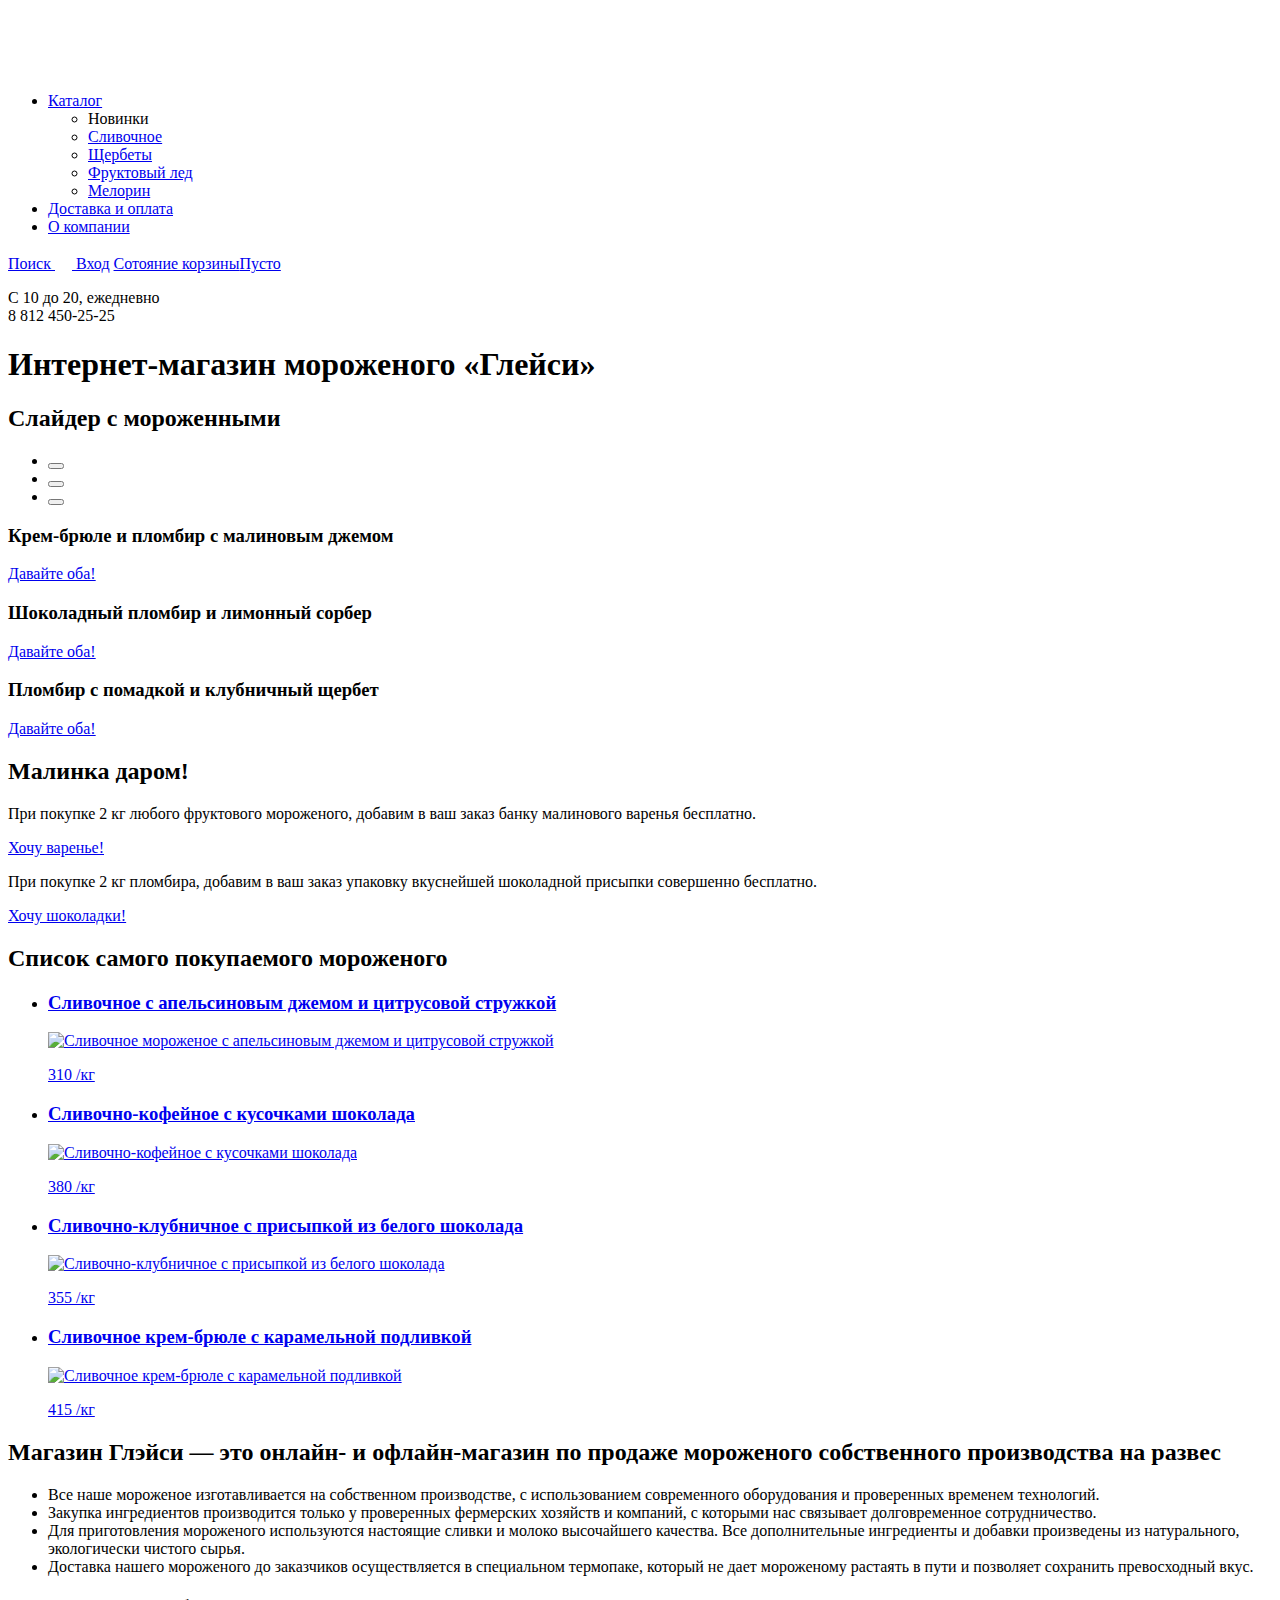
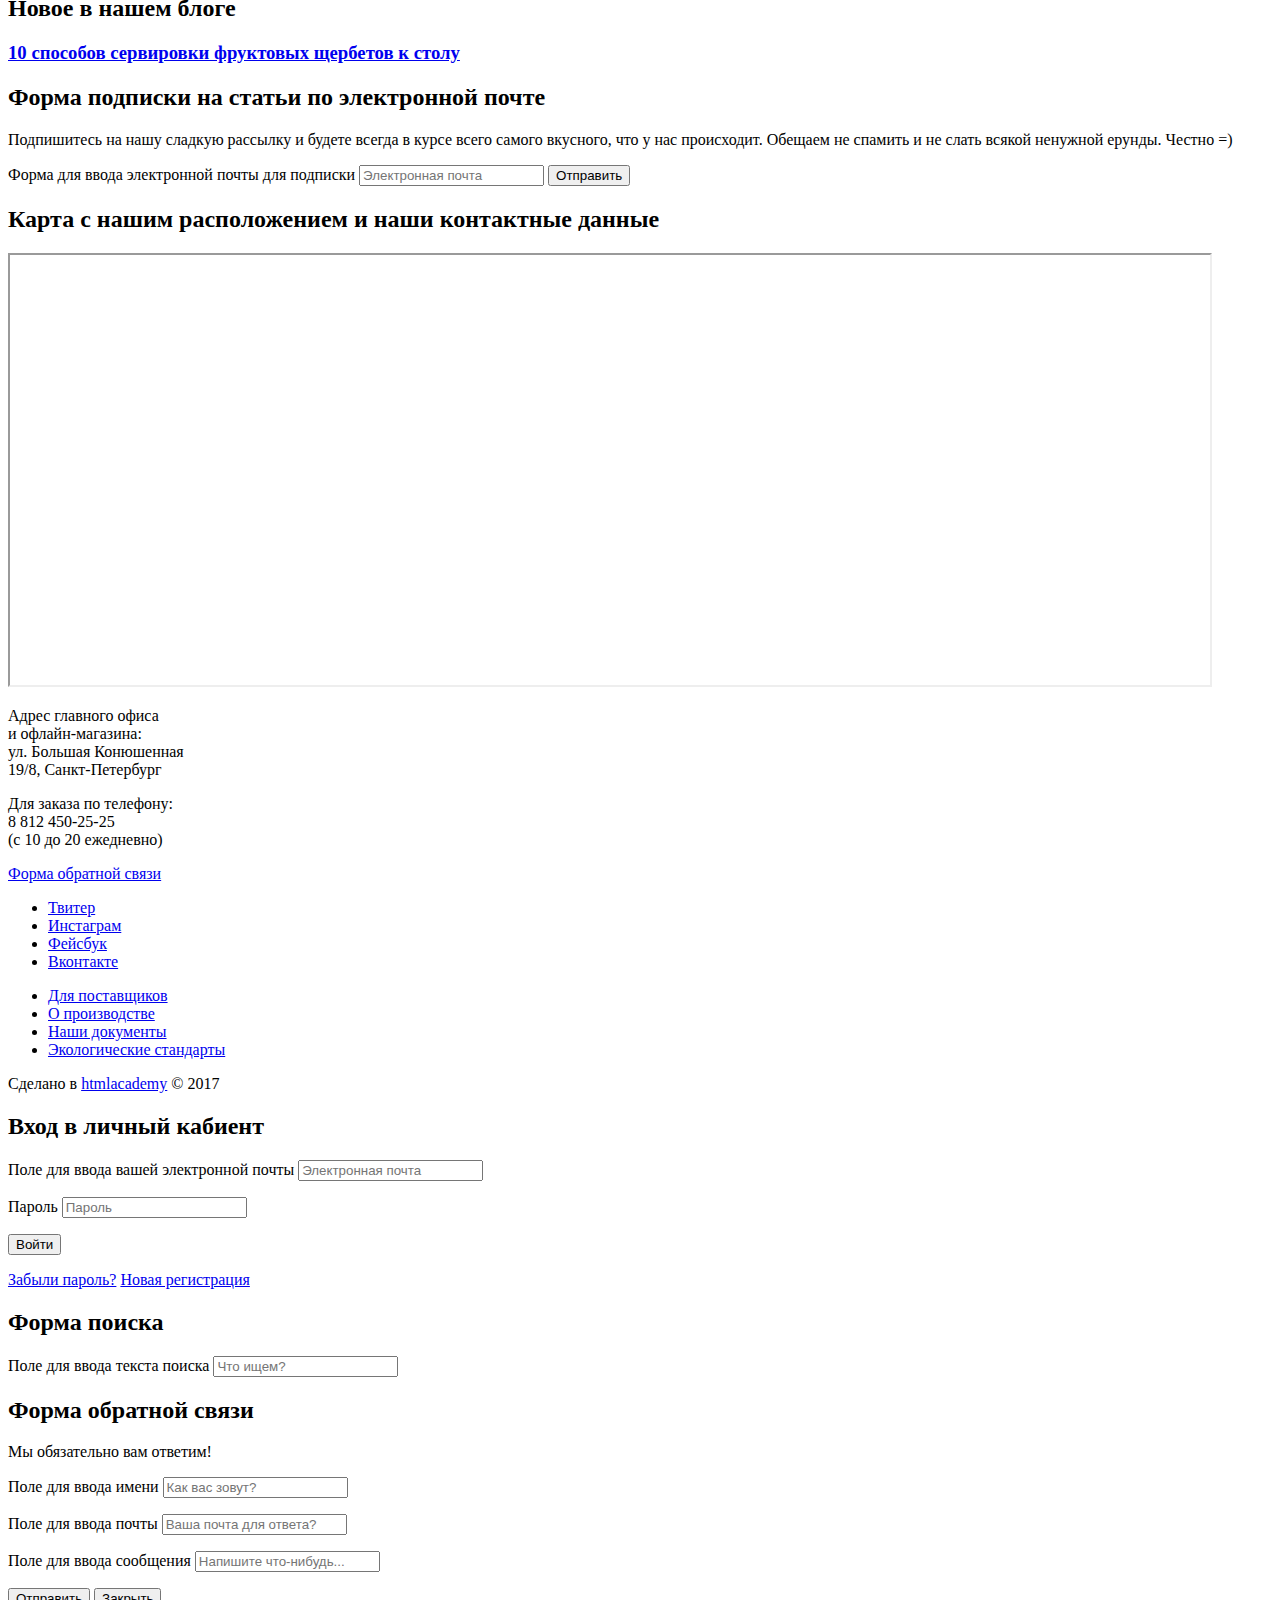
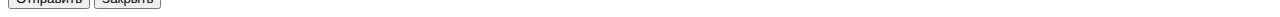
==== index.html @ 76b1c8ed "one" ====
<!DOCTYPE html>
<html lang="ru">
<head>
    <meta charset="utf-8">
    <title>Интернет-магазин мороженого «Глейси»</title>
    <link href="https://fonts.googleapis.com/css?family=Roboto:400,500,700&amp;subset=cyrillic" rel="stylesheet">
    <link href="css/normalize.css" rel="stylesheet">
    <link href="css/style.css" rel="stylesheet">
  </head>
  <body class="body-1">
    <header class="main-header">
      <img src="img/Logo.png" width="155" height="64" alt="Логотип нтернет-магазина мороженого «Глейси»">
      <nav class="main-navigation">
        <ul class="site-navigation">
          <li><a href="#">Каталог</a>
            <ul class="sub-menu">
              <li class="sub-title">Новинки</li>
              <li class="sub-item"><a href="#">Сливочное</a></li>
              <li class="sub-item"><a href="#">Щербеты</a></li>
              <li class="sub-item"><a href="#">Фруктовый лед</a></li>
              <li class="sub-item"><a href="#">Мелорин</a></li>
            </ul>
          </li>
          <li><a href="#">Доставка и оплата</a></li>
          <li><a href="#">О компании</a></li>
        </ul>
      </nav>
      <div class="user-navigation">
      <a class="search-button" href="#"><span class="visually-hidden">Поиск</span>
        <svg xmlns="http://www.w3.org/2000/svg" width="17" height="17" viewBox="0 0 26.14 14.91">
          <path fill="#ffffff" d="M16.958,15.527L11.75,10.32C12.533,9.247,13,7.93,13,6.5C13,2.91,10.09,0,6.5,0S0,2.91,0,6.5
		S2.91,13,6.5,13c1.438,0,2.763-0.473,3.839-1.263l5.205,5.204L16.958,15.527z M6.5,11C4.019,11,2,8.981,2,6.5S4.019,2,6.5,2
		S11,4.019,11,6.5S8.981,11,6.5,11z"/>
        </svg>
      </a>
      <a class="login-link" href="#">Вход</a>
      <a class="basket-button" href="#"><span class="visually-hidden">Сотояние корзины</span>Пусто</a>
      </div>
      <p class="header-contacts">
          С 10 до 20, ежедневно <br>
          8 812 450-25-25
      </p>
    </header>
    <main class="container">
      <h1 class="visually-hidden">Интернет-магазин мороженого «Глейси»</h1>
      <section class="slider">
        <h2 class="visually-hidden">Слайдер с мороженными</h2>
        <div class="control">
        <ul class="slides-switches">
          <li>
            <button class="slide-btn slide-btn-active" id="1" type="button"></button>
          </li>
          <li>
            <button class="slide-btn" id="2" type="button"></button>
          </li>
          <li>
            <button class="slide-btn" id="3" type="button"></button>
          </li>
        </ul>
        </div>
        <div class="description">
          <div class="slide slide-active">
            <h3 class="slide-description1">Крем-брюле и пломбир с малиновым джемом</h3>
            <a href="#" class="button-slide button">Давайте оба!</a>
          </div>
          <div class="slides">
            <h3 class="slide-description2">Шоколадный пломбир и лимонный сорбер</h3>
            <a href="#" class="button-slide button">Давайте оба!</a>
          </div>
          <div class="slides">
            <h3 class="slide-description3">Пломбир с помадкой и клубничный щербет</h3>
            <a href="#" class="button-slide button">Давайте оба!</a>
          </div>
        </div>
      </section>
      <section class="raspberry">
        <h2>Малинка даром!</h2>
        <p class="description-raspberry">При покупке 2 кг любого фруктового мороженого,
        добавим в ваш заказ банку малинового варенья бесплатно.
      </p>
      <a href="#" class="button">Хочу варенье!</a>
      </section>

      <section class="chocolate">
        <p class="description-raspberry">При покупке 2 кг пломбира, добавим в
          ваш заказ упаковку вкуснейшей шоколадной присыпки совершенно бесплатно.
      </p>
      <a href="#" class="button">Хочу шоколадки!</a>
      </section>

      <section class="hits">
        <h2 class="visually-hidden">Список самого покупаемого мороженого</h2>
        <ul class="hits-list">
          <li class="hits-item">
            <a href="#">
              <h3>
                <span class="hits-item-title">Сливочное с апельсиновым джемом
             и цитрусовой стружкой</span>
              </h3>
              <img src="" height="" width="" alt="Сливочное мороженое с апельсиновым джемом
            и цитрусовой стружкой">
              <p class="price">310 <span class="kg">/кг</span></p>
              <div class="catalog-item-over"></div>
            </a>
          </li>
          <li class="hits-item">
            <a href="#">
              <h3>
                <span class="hits-item-title">Сливочно-кофейное с кусочками шоколада</span>
              </h3>
              <img src="" height="" width="" alt="Сливочно-кофейное с кусочками шоколада">
              <p class="price">380 <span class="kg">/кг</span></p>
              <div class="catalog-item-over"></div>
            </a>
          </li>
          <li class="hits-item">
            <a href="#">
              <h3>
                <span class="hits-item-title">Сливочно-клубничное с присыпкой из белого шоколада</span>
              </h3>
              <img src="" height="" width="" alt="Сливочно-клубничное с присыпкой из белого шоколада">
              <p class="price">355 <span class="kg">/кг</span></p>
              <div class="catalog-item-over"></div>
            </a>
          </li>
          <li class="hits-item">
            <a href="#">
              <h3>
                <span class="hits-item-title">Сливочное крем-брюле с карамельной подливкой</span>
              </h3>
              <img src="" height="" width="" alt="Сливочное крем-брюле с карамельной подливкой">
              <p class="price">415 <span class="kg">/кг</span></p>
              <div class="catalog-item-over"></div>
            </a>
          </li>
        </ul>
      </section>
      <section class="features">
        <h2>Магазин Глэйси — это онлайн- и офлайн-магазин по продаже мороженого собственного производства на развес</h2>
        <ul class="features-list">
          <li class="features-item">
            Все наше мороженое изготавливается на собственном производстве,
            с использованием современного оборудования и проверенных временем технологий.
          </li>

          <li class="features-item">
            Закупка ингредиентов  производится только у проверенных фермерских хозяйств и компаний,
            с которыми нас связывает долговременное сотрудничество.
          </li>

          <li class="features-item">
            Для приготовления мороженого используются настоящие сливки и молоко высочайшего качества.
             Все дополнительные ингредиенты и добавки произведены из натурального, экологически чистого сырья.
          </li>

          <li class="features-item">
            Доставка нашего мороженого до заказчиков осуществляется в специальном термопаке, который не дает
            мороженому растаять в пути и позволяет сохранить превосходный вкус.
          </li>
        </ul>
      </section>
      <div class="article-subscribe">
      <article class="news">
          <h2>Новое в нашем блоге</h2>
          <a href="#"><h3>10 способов сервировки фруктовых щербетов к столу</h3></a>
      </article>

      <section class="subscribe">
        <h2 class="visually-hidden">Форма подписки на статьи по электронной почте</h2>
        <p class="subscribe-description">Подпишитесь на нашу сладкую рассылку и будете всегда в курсе всего самого вкусного,
         что у нас происходит. Обещаем не спамить и не слать всякой ненужной ерунды. Честно =)
        </p>
        <p>
          <form class="subscribe-form" action="https://echo.htmlacademy.ru" method="post">
            <label for="email" class="visually-hidden">Форма для ввода электронной почты для подписки</label>
            <input type="email" name="email" placeholder="Электронная почта">
            <button class="subscribe-form-submit" type="button" name="button">Отправить</button>
          </form>
        </p>
      </section>
      </div>
      </main>
      <section class="map">
        <h2 class="visually-hidden">Карта с нашим расположением и наши контактные данные</h2>
        <iframe src="https://www.google.com/maps/embed?pb=!1m14!1m12!1m3!1d7997.629809643693!2d30.34202404563013!3d59.92538090521676!2m3!1f0!2f0!3f0!3m2!1i1024!2i768!4f13.1!5e0!3m2!1sru!2sua!4v1595429498917!5m2!1sru!2sua" width="1200" height="430">
        </iframe>

        <div class="map-contacts">
          <p class="adress">Адрес главного офиса <br>
            и офлайн-магазина: <br>
            ул. Большая Конюшенная <br>
            19/8, Санкт-Петербург
          </p>

          <p class="number">
            Для заказа по телефону: <br>
            8  812 450-25-25 <br>
            (с 10 до 20 ежедневно)
          </p>
          <a class="button button-map" href="#">Форма обратной связи</a>
        </div>
      </section>

    <footer class="main-footer container">
      <ul class="social-contacts">
        <li class="social-item"><a href="#"><span class="visually-hidden">Твитер</span></a></li>
        <li class="social-item"><a href="#"><span class="visually-hidden">Инстаграм</span></a></li>
        <li class="social-item"><a href="#"><span class="visually-hidden">Фейсбук</span></a></li>
        <li class="social-item"><a href="#"><span class="visually-hidden">Вконтакте</span></a></li>
      </ul>

      <ul class="footer-features">
        <li><a href="#">Для поставщиков</a></li>
        <li><a href="#">О производстве</a></li>
        <li><a href="#">Наши документы</a></li>
        <li><a href="#">Экологические стандарты</a></li>
      </ul>

      <div class="footer-copyright">
        <a class="footer-logo" href="#"></a>
        <p>Сделано в <a href="#">htmlacademy</a> © 2017</p>
      </div>
    </footer>

    <section class="modal modal-login">
      <h2 class="visually-hidden">Вход в личный кабиент</h2>
    <form class="login-form" action="https://echo.htmlacademy.ru" method="post">
      <p>
        <label class="visually-hidden" for="email">Поле для ввода вашей электронной почты</label>
        <input class="login-email" id="email"  type="email" name="email-field" placeholder="Электронная почта">
      </p>
      <p>
        <label class="visually-hidden" for="user-password">Пароль</label>
        <input class="login-password" id="user-password" type="password" name="password" placeholder="Пароль">
      </p>

      <button class="button button-login" type="button" name="button">Войти</button>
      <p class="login-class-info">
      <a class="restore" href="#">Забыли пароль?</a>
      <a href="#">Новая регистрация</a>
      </p>
    </form>
    </section>

    <section class="modal modal-search">
      <h2 class="visually-hidden">Форма поиска</h2>
      <form class="search-form" action="https://echo.htmlacademy.ru" method="post">
        <p>
          <label class="visually-hidden" for="search-field">Поле для ввода текста поиска</label>
          <input type="text" name="search" id="search-field" placeholder="Что ищем?">
        </p>
      </form>
    </section>

    <section class="modal modal-feedback">
      <h2 class="visually-hidden">Форма обратной связи</h2>
      <p class="title-form">Мы обязательно вам ответим!</p>
      <form class="feedback-form" action="https://echo.htmlacademy.ru" method="post">
        <p>
          <label class="visually-hidden" for="feedback-name-field">Поле для ввода имени</label>
          <input type="text" id="feedback-name-field" name="username" placeholder="Как вас зовут?">
        </p>

        <p>
        <label class="visually-hidden" for="feedback-email-field">Поле для ввода почты</label>
        <input type="email" name="feedback-email" id="feedback-email-field" placeholder="Ваша почта для ответа?">
        </p>

        <p>
        <label class="visually-hidden" for="feedback-field">Поле для ввода сообщения</label>
        <input type="text" name="feedback-field" id="feedback-field" placeholder="Напишите что-нибудь...">
        </p>
        <button class="button button-feedback" type="button" name="button">Отправить</button>
        <button class="modal-close" type="button" name="button"><span class="visually-hidden">Закрыть</span></button>
      </form>
    </section>
  </body>
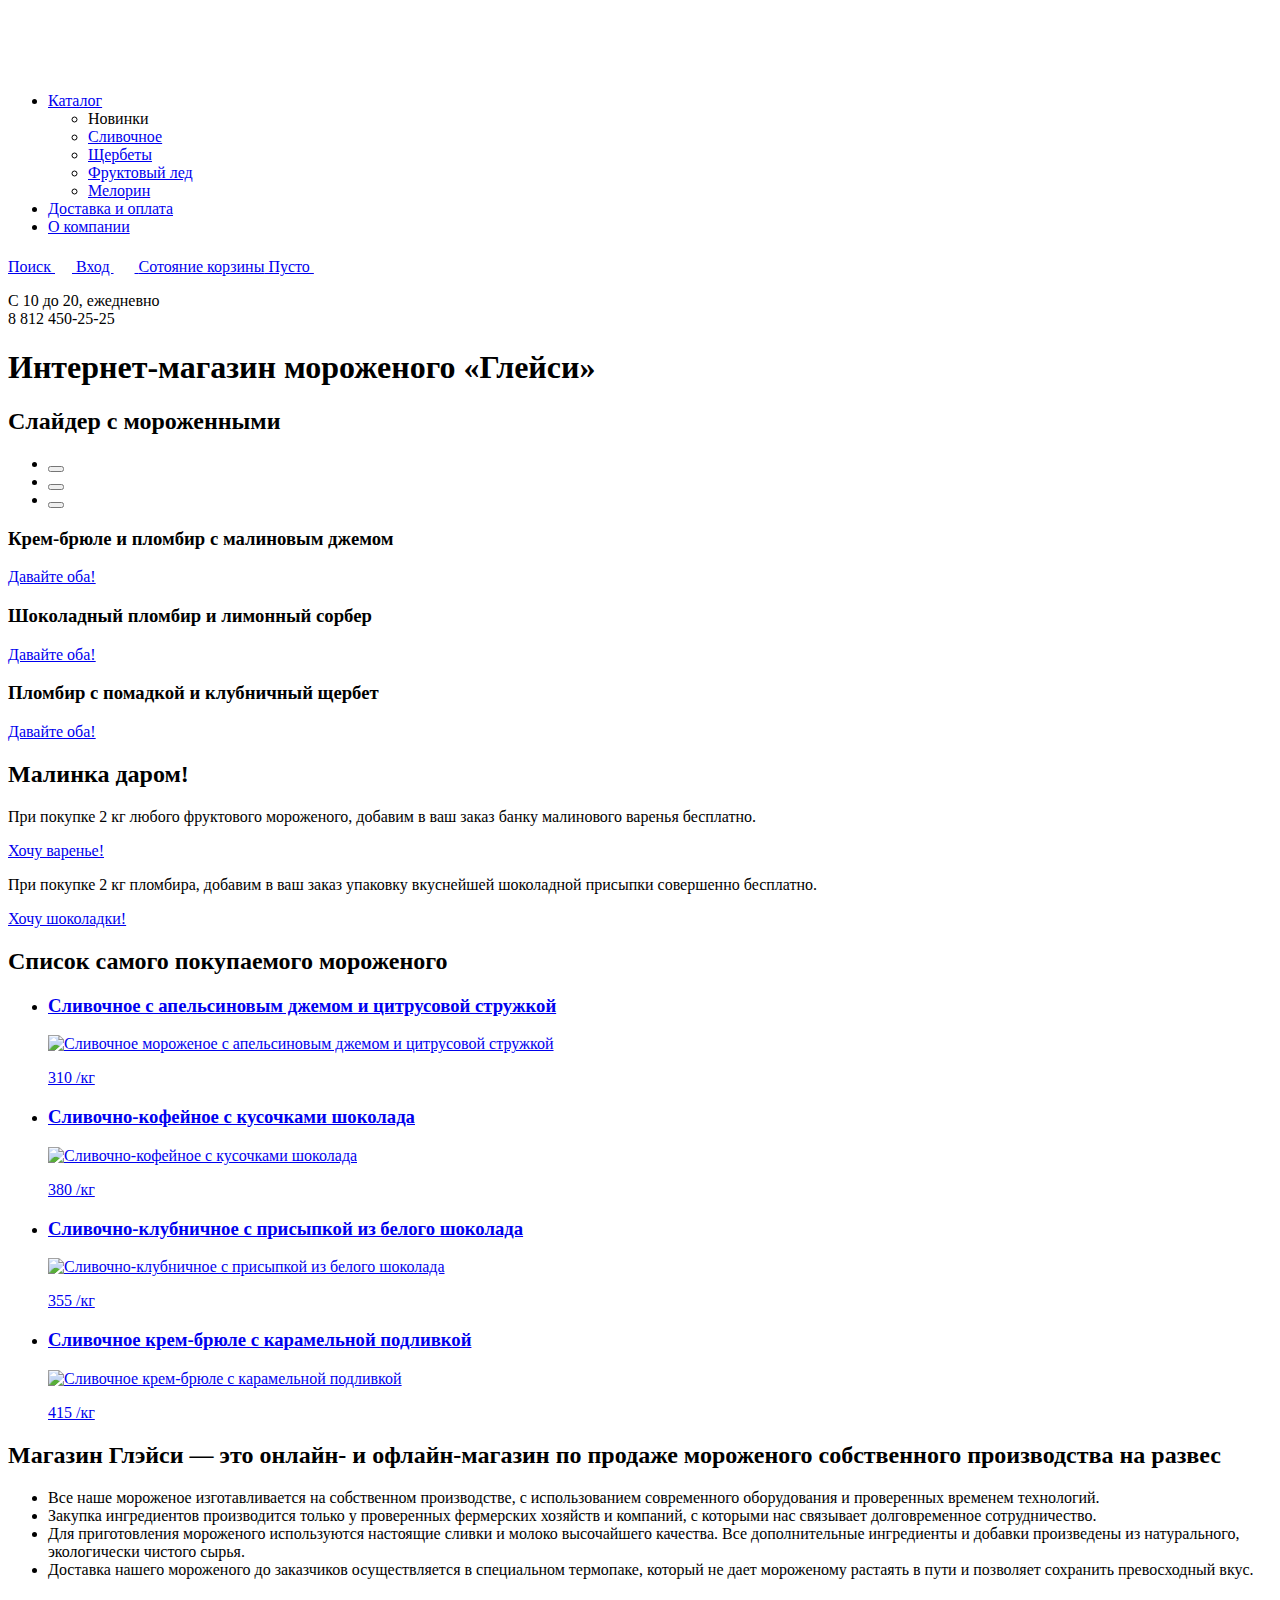
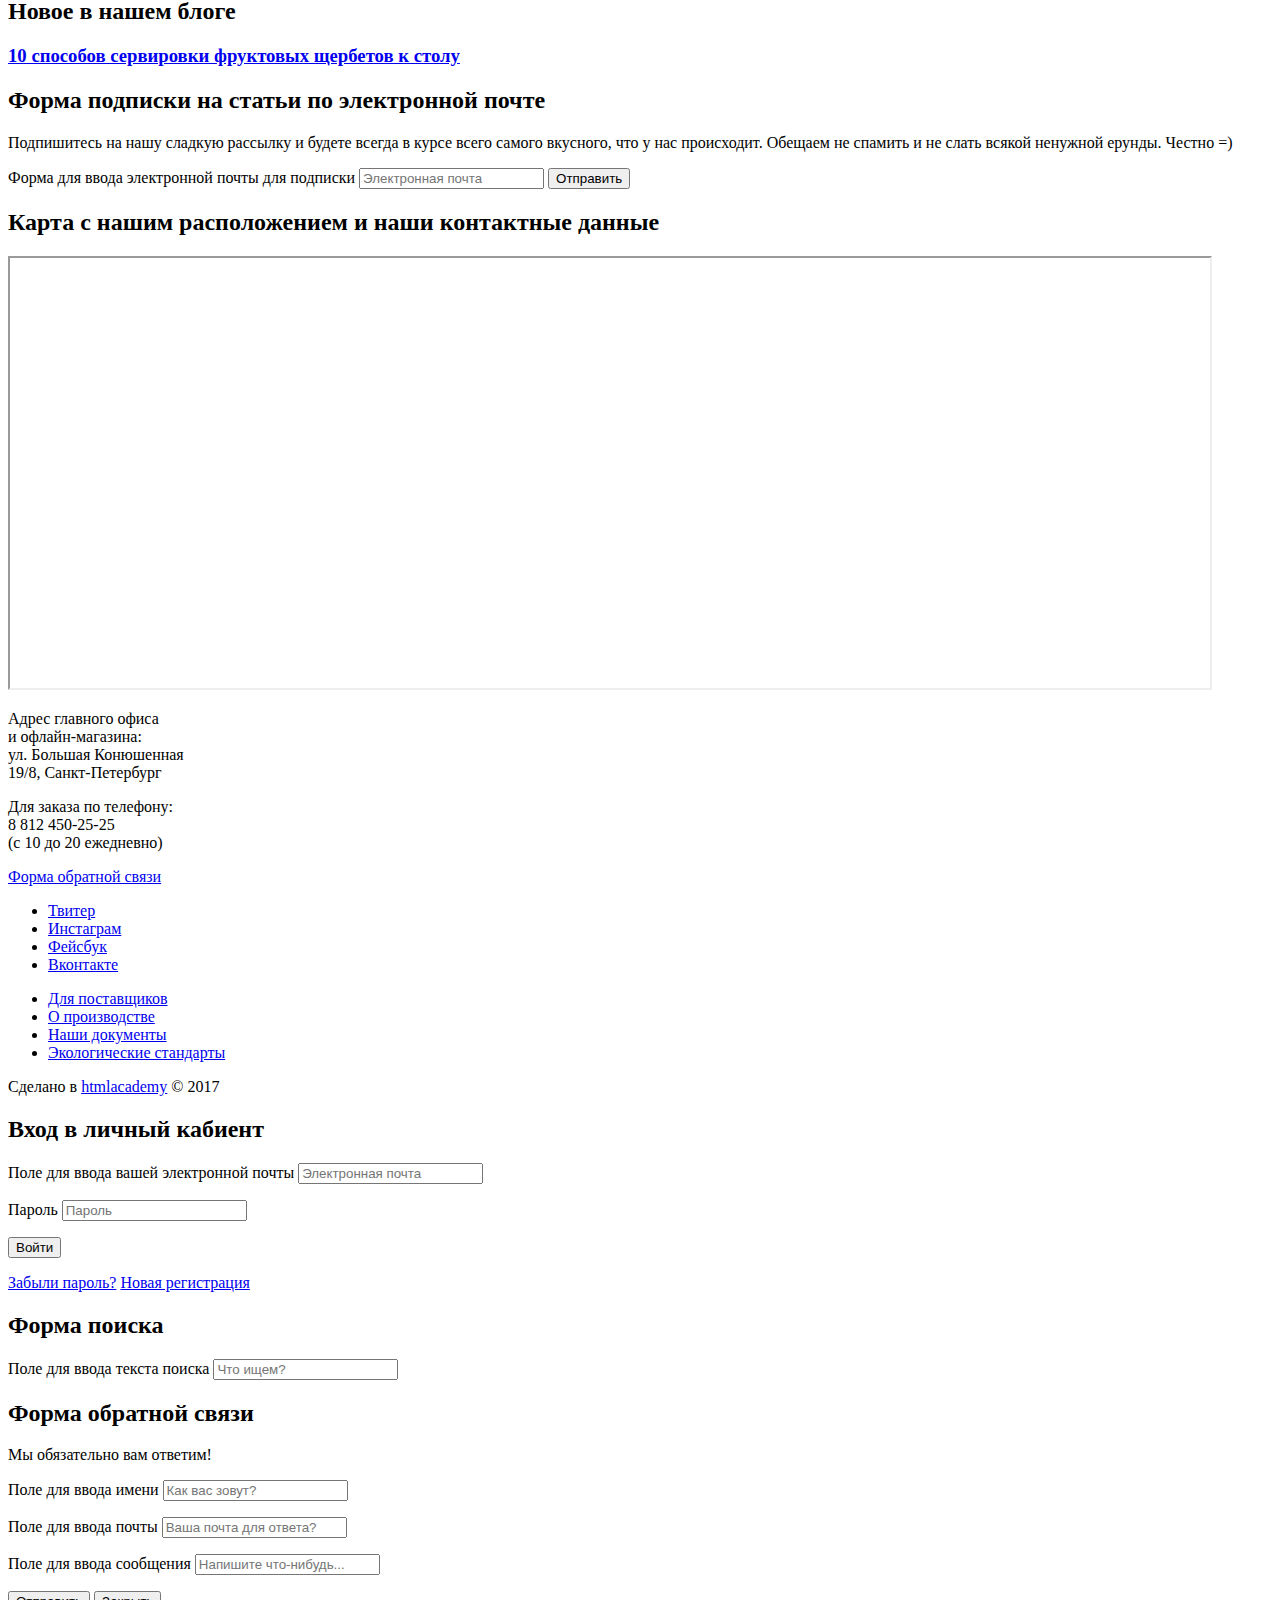
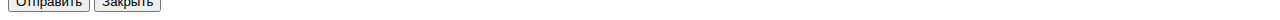
==== commit 971b58bd: "9" ====
--- a/index.html
+++ b/index.html
@@ -6,6 +6,11 @@
     <link href="https://fonts.googleapis.com/css?family=Roboto:400,500,700&amp;subset=cyrillic" rel="stylesheet">
     <link href="css/normalize.css" rel="stylesheet">
     <link href="css/style.css" rel="stylesheet">
+    <!-- <style>
+    body{
+      background: #000000;
+    } -->
+    </style>
   </head>
   <body class="body-1">
     <header class="main-header">
@@ -33,8 +38,24 @@
 		S11,4.019,11,6.5S8.981,11,6.5,11z"/>
         </svg>
       </a>
-      <a class="login-link" href="#">Вход</a>
-      <a class="basket-button" href="#"><span class="visually-hidden">Сотояние корзины</span>Пусто</a>
+      <a class="login-link" href="#">Вход
+        <svg  xmlns="http://www.w3.org/2000/svg" xmlns:xlink="http://www.w3.org/1999/xlink" x="0px" y="0px"
+	       width="21px" height="19px" viewBox="0 0 21 19" enable-background="new 0 0 21 19" xml:space="preserve">
+         <g>
+	          <polygon fill="#ffffff" points="6,14.875 12.917,9.5 6,4.125 6,7.042 -0.042,7.042 -0.042,11.959 6,11.959 	"/>
+	           <path fill="#ffffff" d="M18,0H5C3.9,0,3,0.9,3,2v2h2V2h13v15H5v-2H3v2c0,1.1,0.9,2,2,2h13c1.1,0,2-0.9,2-2V2C20,0.9,19.1,0,18,0z"/>
+         </g>
+        </svg>
+      </a>
+      <a class="basket-button" href="#"><span class="visually-hidden">Сотояние корзины</span> Пусто
+        <svg  xmlns="http://www.w3.org/2000/svg" xmlns:xlink="http://www.w3.org/1999/xlink" x="0px" y="0px"
+	         width="21px" height="20px" viewBox="0 0 21 20" enable-background="new 0 0 21 20" xml:space="preserve">
+          <circle fill="#ffffff" cx="6.984" cy="18" r="2"/>
+          <circle fill="#ffffff" cx="15.984" cy="18" r="2"/>
+          <path fill="#ffffff" d="M5.657,2.031L5.422,0H0v2h3.64l1.5,13h13.988l1.699-12.969H5.657z M17.372,13H6.922L5.888,4.031h12.66
+	         L17.372,13z"/>
+         </svg>
+      </a>
       </div>
       <p class="header-contacts">
           С 10 до 20, ежедневно <br>
@@ -275,3 +296,4 @@
       </form>
     </section>
   </body>
+</html>
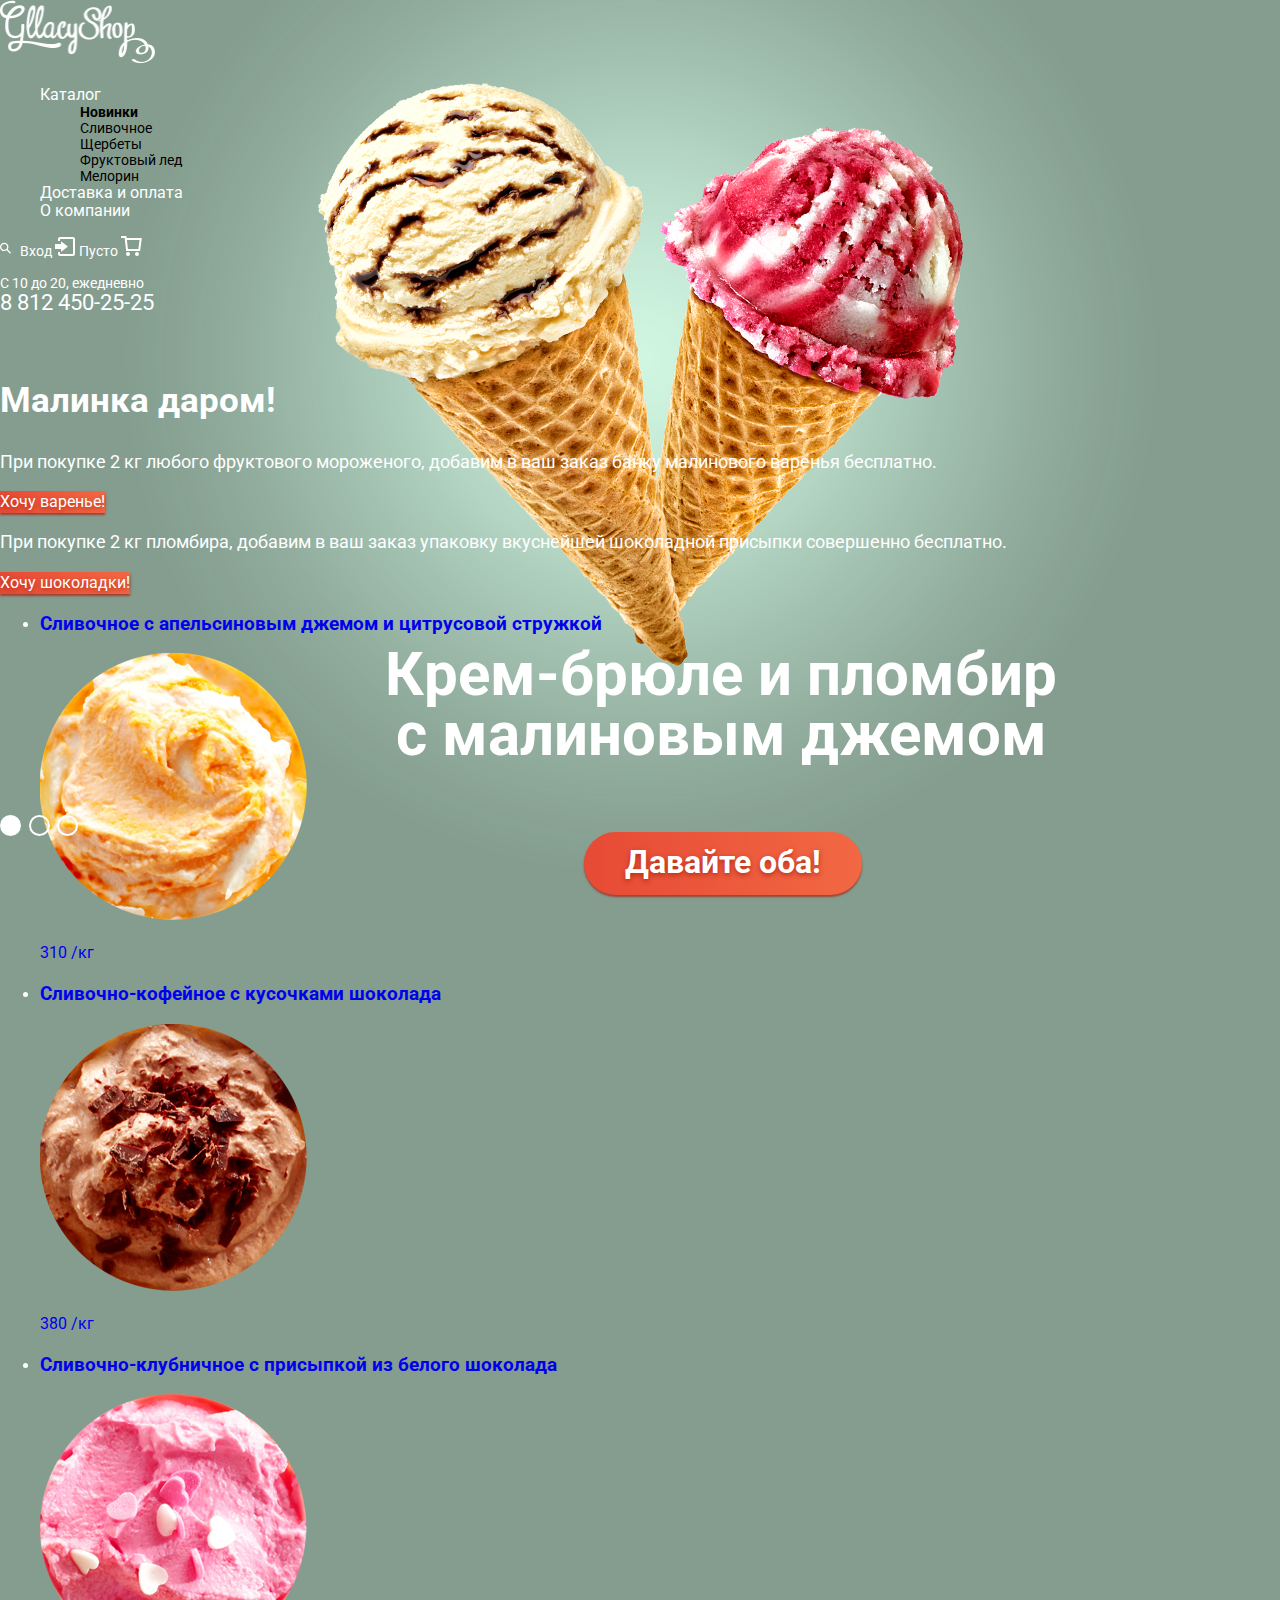
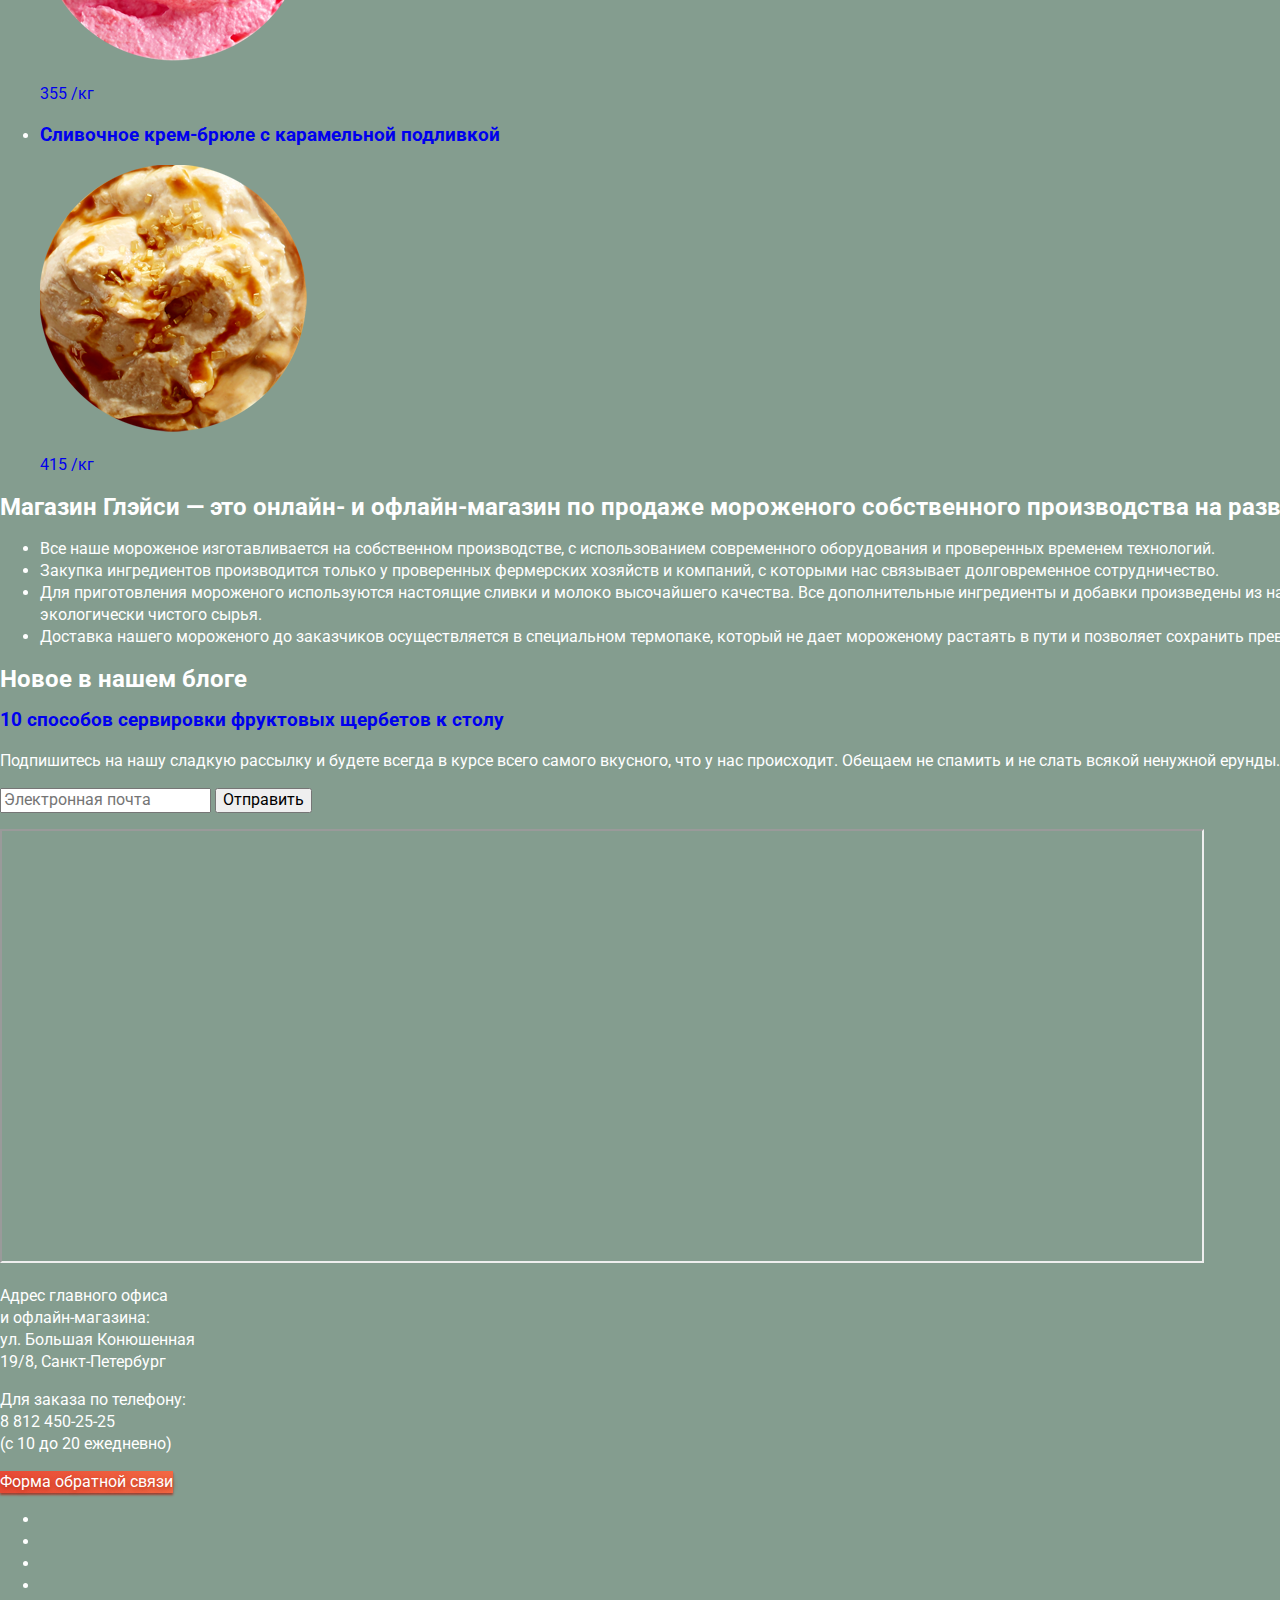
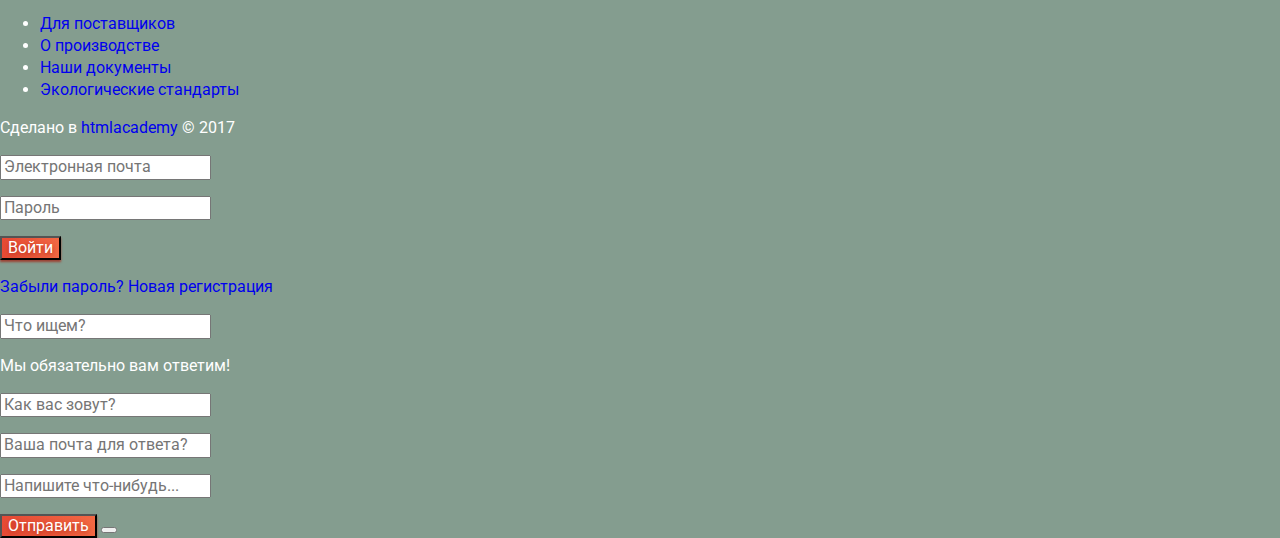
==== commit 9e800c50: "y" ====
--- a/index.html
+++ b/index.html
@@ -58,8 +58,8 @@
       </a>
       </div>
       <p class="header-contacts">
-          С 10 до 20, ежедневно <br>
-          8 812 450-25-25
+          <div class="header-contacts-time">  С 10 до 20, ежедневно<br></div>
+        <div class="header-contacts-number">  8 812 450-25-25 </div>
       </p>
     </header>
     <main class="container">
@@ -79,8 +79,8 @@
           </li>
         </ul>
         </div>
-        <div class="description">
-          <div class="slide slide-active">
+        <div class="slider">
+          <div class="slides slide-active">
             <h3 class="slide-description1">Крем-брюле и пломбир с малиновым джемом</h3>
             <a href="#" class="button-slide button">Давайте оба!</a>
           </div>
@@ -118,7 +118,7 @@
                 <span class="hits-item-title">Сливочное с апельсиновым джемом
              и цитрусовой стружкой</span>
               </h3>
-              <img src="" height="" width="" alt="Сливочное мороженое с апельсиновым джемом
+              <img src="img/1.png" height="267" width="267" alt="Сливочное мороженое с апельсиновым джемом
             и цитрусовой стружкой">
               <p class="price">310 <span class="kg">/кг</span></p>
               <div class="catalog-item-over"></div>
@@ -129,7 +129,7 @@
               <h3>
                 <span class="hits-item-title">Сливочно-кофейное с кусочками шоколада</span>
               </h3>
-              <img src="" height="" width="" alt="Сливочно-кофейное с кусочками шоколада">
+              <img src="img/2.png" height="267" width="267" alt="Сливочно-кофейное с кусочками шоколада">
               <p class="price">380 <span class="kg">/кг</span></p>
               <div class="catalog-item-over"></div>
             </a>
@@ -139,7 +139,7 @@
               <h3>
                 <span class="hits-item-title">Сливочно-клубничное с присыпкой из белого шоколада</span>
               </h3>
-              <img src="" height="" width="" alt="Сливочно-клубничное с присыпкой из белого шоколада">
+              <img src="img/3.png" height="267" width="267" alt="Сливочно-клубничное с присыпкой из белого шоколада">
               <p class="price">355 <span class="kg">/кг</span></p>
               <div class="catalog-item-over"></div>
             </a>
@@ -149,7 +149,7 @@
               <h3>
                 <span class="hits-item-title">Сливочное крем-брюле с карамельной подливкой</span>
               </h3>
-              <img src="" height="" width="" alt="Сливочное крем-брюле с карамельной подливкой">
+              <img src="img/4.png" height="267" width="267" alt="Сливочное крем-брюле с карамельной подливкой">
               <p class="price">415 <span class="kg">/кг</span></p>
               <div class="catalog-item-over"></div>
             </a>
--- a/css/style.css
+++ b/css/style.css
@@ -0,0 +1,236 @@
+body{
+
+min-width: 1446px;
+
+margin: 0;
+padding: 0;
+
+font-family: "Roboto", Arial, sans-serif;
+font-size: 16px;
+line-height: 22px;
+font-weight: 400;
+color: #ffffff;
+
+background-color: #849d8f;
+}
+
+a{
+  text-decoration: none;
+}
+
+img{
+  max-width: 100%;
+  height: auto;
+}
+
+.visually-hidden:not(:focus):not(:active),
+input[type="checkbox"].visually-hidden,
+input[type="radio"].visually-hidden{
+  position: absolute;
+  width: 1px;
+  height: 1px;
+  margin: -1px;
+  border: 0;
+  padding: 0;
+  white-space: nowrap;
+  clip-path: inset(100%);
+  clip: rect(0 0 0);
+  overflow: hidden;
+}
+
+.body-1 {
+	background-color: #849d8f;
+	background-image: url("../img/slide-1.png");
+	background-repeat: no-repeat;
+	background-position: center top;
+}
+
+.body-2 {
+	background-color: #8996a6;
+	background-image: url("../img/slide-2.png");
+	background-repeat: no-repeat;
+	background-position: center top;
+}
+
+.body-3 {
+	background-color: #9d8b84;
+	background-image: url("../img/slide-3.png");
+	background-repeat: no-repeat;
+	background-position: center top;
+}
+.button{
+  display: inline-block;
+  background-color: #e74a35;
+  color: #ffffff;
+  text-align: center;
+  vertical-align: middle;
+  background-image: linear-gradient( 90deg, rgb(231,74,53) 0%, rgb(242,104,67) 100%);
+  box-shadow: 0px 2px 2px 0px rgba(172, 16, 0, 0.64);
+  text-shadow: 0px 2px 5px rgba(160, 32, 11, 0.76);
+
+}
+
+.site-navigation{
+  font-size: 16px;
+  line-height: 18px;
+  list-style: none;
+  text-decoration: none;
+}
+
+.site-navigation a{
+  color: #ffffff;
+}
+
+.sub-menu{
+  font-size: 14px;
+  line-height: 16px;
+  list-style: none;
+}
+
+.sub-menu a{
+  color: #000000;
+}
+
+.sub-menu .sub-title{
+  color: #000000;
+  font-weight: bold;
+}
+
+.user-navigation{
+  font-size: 14px;
+  line-height: 16px;
+}
+.user-navigation a{
+  color: #ffffff;
+}
+
+.header-contacts-time{
+  font-size: 14px;
+  line-height: 16px;
+}
+
+.header-contacts-number{
+  font-size: 22px;
+  line-height: 24px;
+}
+
+/* слаайдер */
+.slider {
+	position: relative;
+}
+
+.slides {
+	display: none;
+	position: absolute;
+	margin-top: 234px;
+	width: 100%;
+}
+
+.slide-active {
+	display: block;
+}
+
+.slide-description1 {
+	width: 683px;
+	height: 127px;
+	margin-right: auto;
+	margin-left: auto;
+	padding-right: 4px;
+}
+
+.slide-description2 {
+	width: 657px;
+	height: 127px;
+	margin-right: auto;
+	margin-left: auto;
+	padding-right: 4px;
+}
+
+.slide-description3 {
+	width: 656px;
+	height: 127px;
+	margin-right: auto;
+	margin-left: auto;
+	padding-right: 6px;
+}
+
+.slides h3 {
+	font-size: 60px;
+	line-height: 1;
+	color: #ffffff;
+	font-weight: 700;
+	text-align: center;
+}
+
+.slides a {
+	font-size: 32px;
+	line-height: 44px;
+	font-weight: 700;
+	color: #ffffff;
+}
+
+.slides-switches {
+	position: relative;
+	top: 484px;
+	display: -webkit-box;
+	display: -ms-flexbox;
+	display: flex;
+	width: 78px;
+	height: 20px;
+	-webkit-box-pack: justify;
+	    -ms-flex-pack: justify;
+	        justify-content: space-between;
+	list-style: none;
+	padding: 0;
+	margin: 0;
+	z-index: 5;
+}
+
+.slide-btn {
+	border: none;
+	cursor: pointer;
+	width: 21px;
+	height: 21px;
+	border-radius: 50%;
+}
+
+.slide-btn-active {
+	background-color: #ffffff;
+}
+
+.slide-btn:not(.slide-btn-active) {
+	border: 2px solid #ffffff;
+	background-color: transparent;
+}
+
+.slide-btn:not(.slide-btn-active):hover,
+.slide-btn:not(.slide-btn-active):focus {
+	background-color: rgba(255,255,255,0.4);
+}
+
+.slide-btn:not(.slide-btn-active):active {
+	background-color: #ffffff;
+}
+
+/* слайдер конец */
+
+.raspberry h2{
+  font-size: 35px;
+  line-height: 41px;
+}
+
+.description-raspberry{
+  font-size: 18px;
+  line-height: 22px;
+}
+.button-slide {
+  box-sizing: border-box;
+	display: block;
+	border-radius: 40px;
+	padding-top: 8px;
+	margin-right: auto;
+	margin-left: auto;
+	margin-top: 23px;
+	width: 278px;
+	height: 63px;
+}
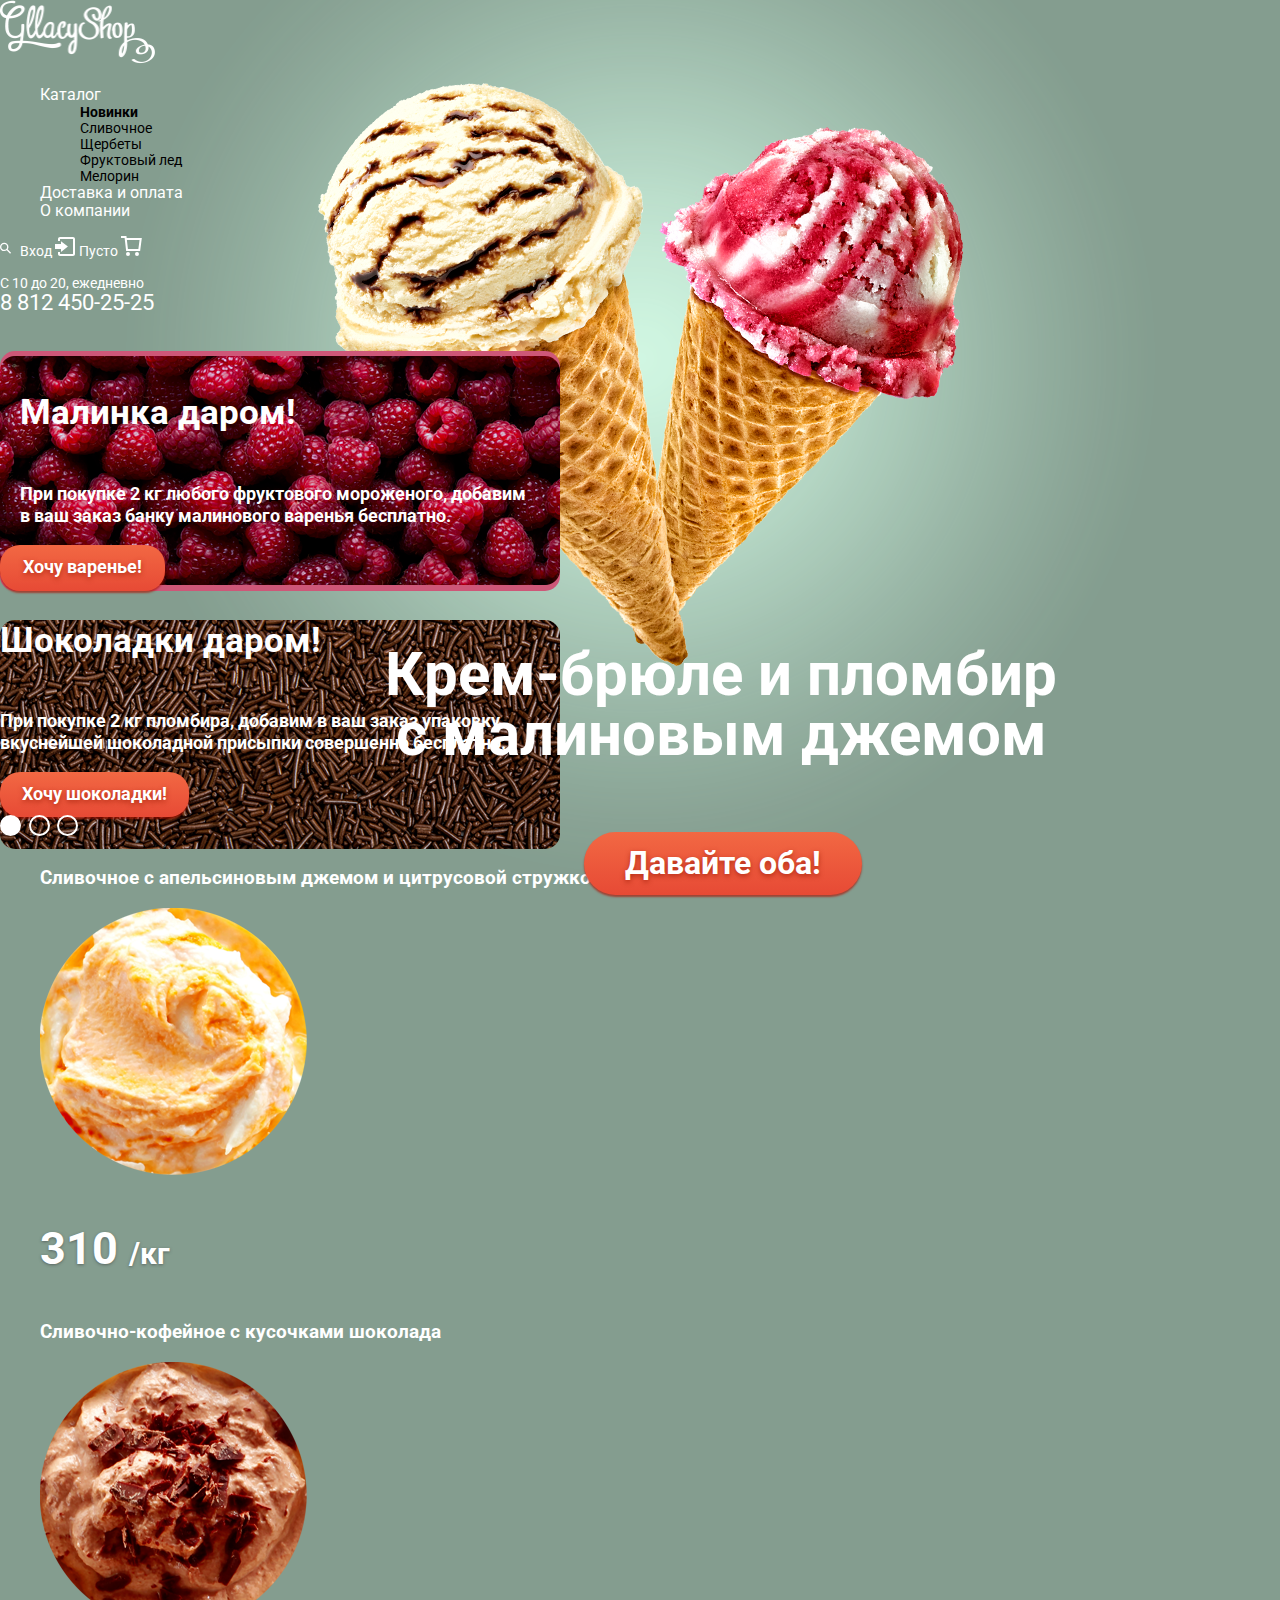
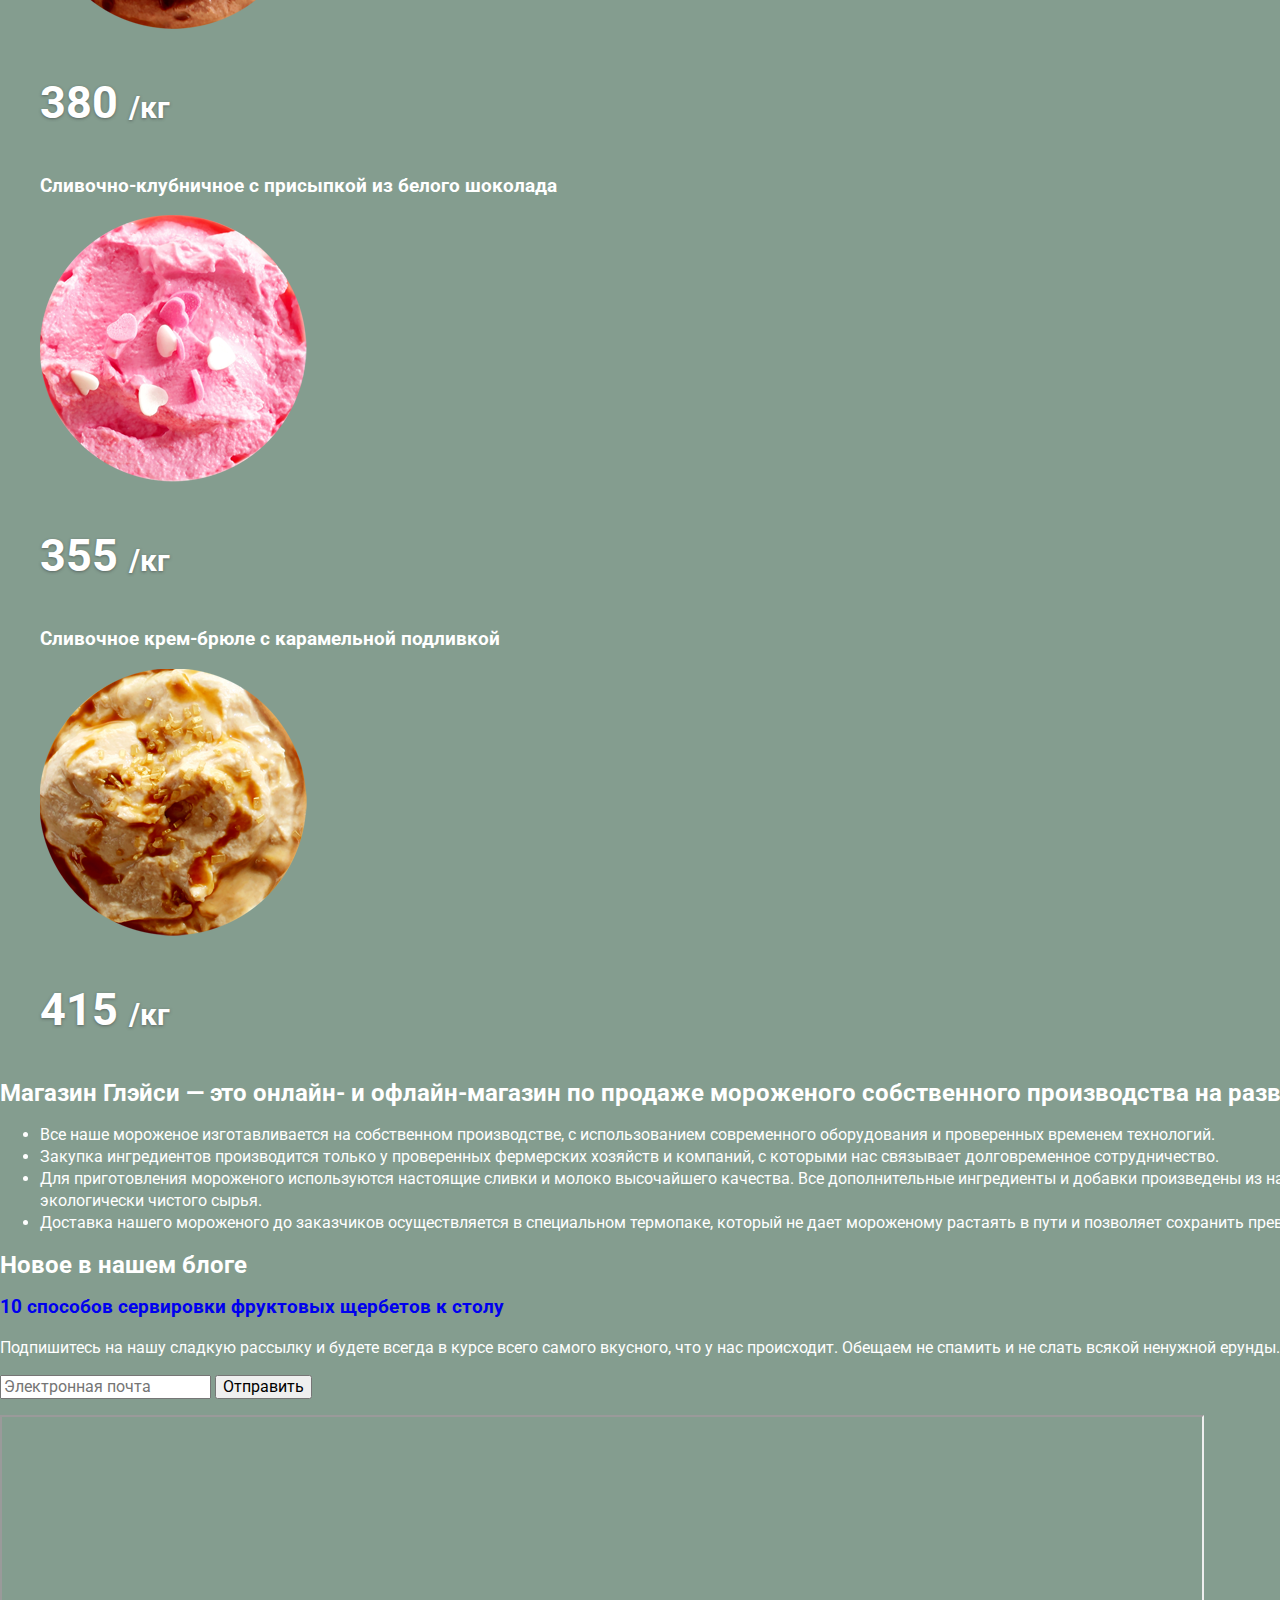
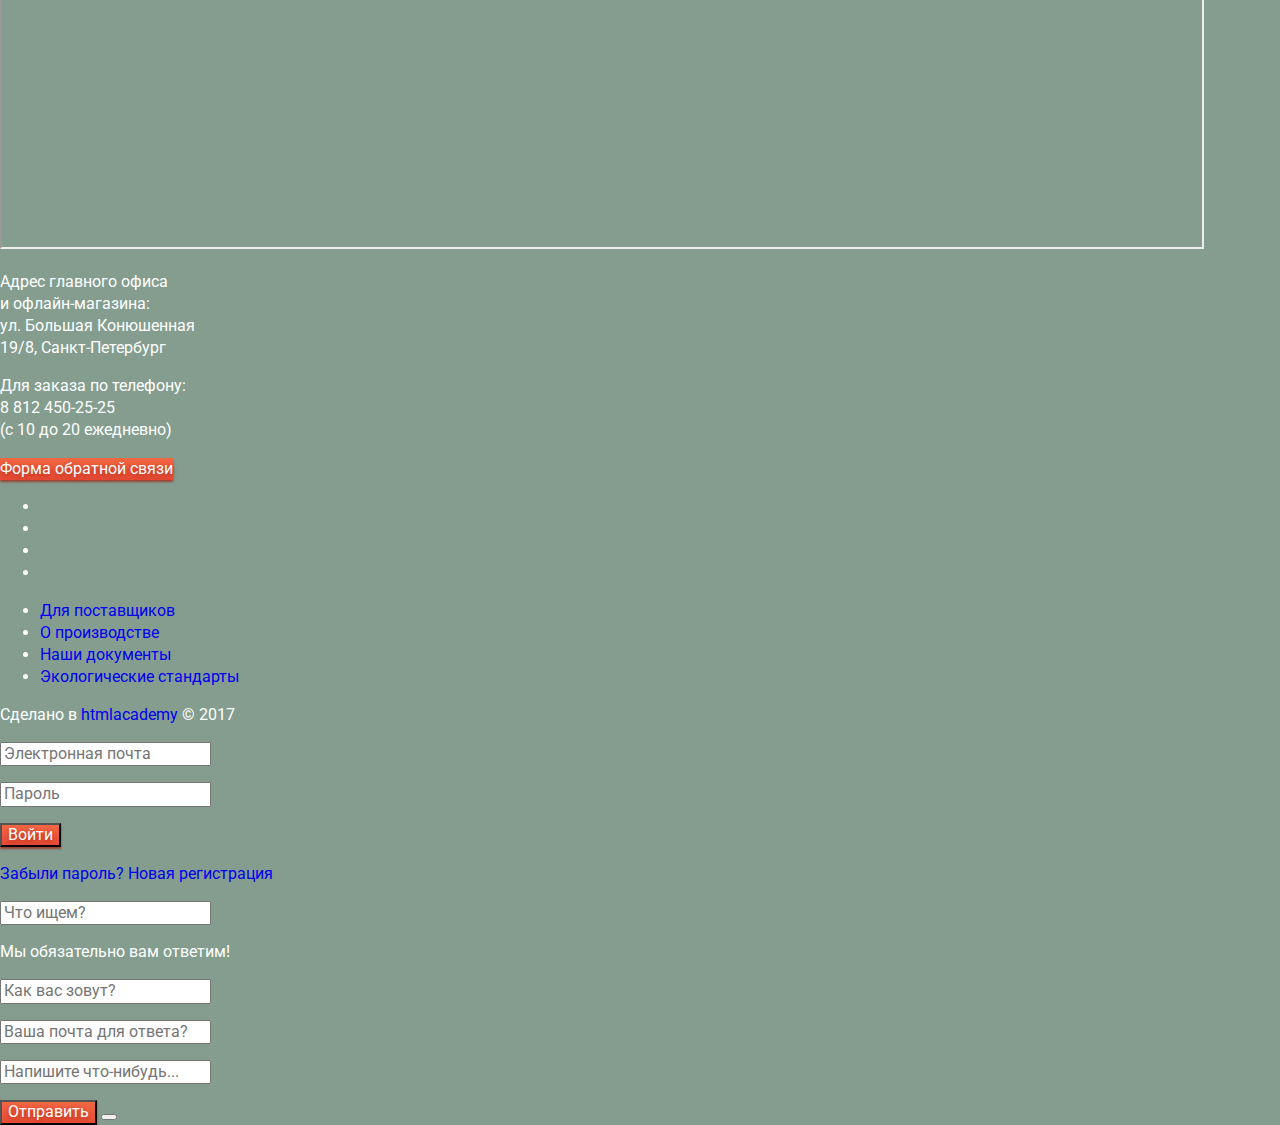
==== commit 7275cc90: "д" ====
--- a/index.html
+++ b/index.html
@@ -94,16 +94,19 @@
           </div>
         </div>
       </section>
-      <section class="raspberry">
+      <section class="raspberry bonuses">
+        <div class="rasber-col">
         <h2>Малинка даром!</h2>
-        <p class="description-raspberry">При покупке 2 кг любого фруктового мороженого,
+        <p class="description">При покупке 2 кг любого фруктового мороженого,
         добавим в ваш заказ банку малинового варенья бесплатно.
       </p>
+      </div>
       <a href="#" class="button">Хочу варенье!</a>
       </section>
 
-      <section class="chocolate">
-        <p class="description-raspberry">При покупке 2 кг пломбира, добавим в
+      <section class="chocolate bonuses">
+        <h2>Шоколадки даром!</h2>
+        <p class="description">При покупке 2 кг пломбира, добавим в
           ваш заказ упаковку вкуснейшей шоколадной присыпки совершенно бесплатно.
       </p>
       <a href="#" class="button">Хочу шоколадки!</a>
--- a/css/style.css
+++ b/css/style.css
@@ -57,17 +57,6 @@
 	background-image: url("../img/slide-3.png");
 	background-repeat: no-repeat;
 	background-position: center top;
-}
-.button{
-  display: inline-block;
-  background-color: #e74a35;
-  color: #ffffff;
-  text-align: center;
-  vertical-align: middle;
-  background-image: linear-gradient( 90deg, rgb(231,74,53) 0%, rgb(242,104,67) 100%);
-  box-shadow: 0px 2px 2px 0px rgba(172, 16, 0, 0.64);
-  text-shadow: 0px 2px 5px rgba(160, 32, 11, 0.76);
-
 }
 
 .site-navigation{
@@ -214,7 +203,8 @@
 
 /* слайдер конец */
 
-.raspberry h2{
+.raspberry h2,
+.chocolate h2{
   font-size: 35px;
   line-height: 41px;
 }
@@ -223,14 +213,109 @@
   font-size: 18px;
   line-height: 22px;
 }
+
+.button{
+  box-sizing: border-box;
+  display: inline-block;
+  background-color: #e74a35;
+  color: #ffffff;
+  text-align: center;
+  vertical-align: middle;
+  background-image: linear-gradient( to bottom,#f26843 0%,#e74a35 100%);
+  box-shadow: 0px 2px 2px 0px rgba(172, 16, 0, 0.64);
+  text-shadow: 0px 2px 5px rgba(160, 32, 11, 0.76);
+}
+
+
 .button-slide {
   box-sizing: border-box;
 	display: block;
-	border-radius: 40px;
-	padding-top: 8px;
+  border-radius: 40px;
+	padding-top: 9px;
 	margin-right: auto;
 	margin-left: auto;
 	margin-top: 23px;
 	width: 278px;
 	height: 63px;
 }
+
+.bonuses{
+  width: 560px;
+  min-height: 229px;
+  border-radius: 15px;
+  background-repeat: no-repeat;
+  background-position: center;
+
+}
+
+.bonuses h2{
+  padding-bottom: 20px;
+}
+.rasber-col{
+  box-sizing: border-box;
+  padding-right: 21px;
+  padding-left: 20px;
+  padding-top: 12px;
+  /* padding-bottom: 80px; */
+}
+
+.description{
+
+  font-size: 18px;
+  line-height: 22px;
+  font-weight: bold;
+
+}
+.raspberry{
+  background-color: #ce5778;
+  background-image: url("../img/rasber.png");
+
+
+}
+.raspberry .button{
+  width: 165px;
+  height: 46px;
+  border-radius: 20px;
+  padding-top: 10px;
+  font-size: 18px;
+  line-height: 24px;
+  font-weight: bold;
+}
+.chocolate{
+  background-color: #5e361d;
+  background-image: url("../img/chocolate.png");
+}
+.chocolate .button{
+  width: 189px;
+  height: 45px;
+  border-radius: 20px;
+  padding-top: 10px;
+  font-size: 18px;
+  line-height: 24px;
+  font-weight: bold;
+}
+
+.hits-list{
+  list-style: none;
+}
+
+.hits-list a{
+  color: #ffffff;
+}
+
+.hits-item .price{
+  font-size: 45px;
+  font-weight: 700;
+  text-shadow: 0px 1px 3px rgba(49, 50, 53, 0.5);
+  line-height: 45px;
+}
+
+.hits-item .kg{
+  font-size: 30px;
+  font-weight: 700;
+  text-shadow: 0px 1px 3px rgba(49, 50, 53, 0.5);
+  line-height: 45px;
+}
+.features{
+  background-image: url("../")
+}
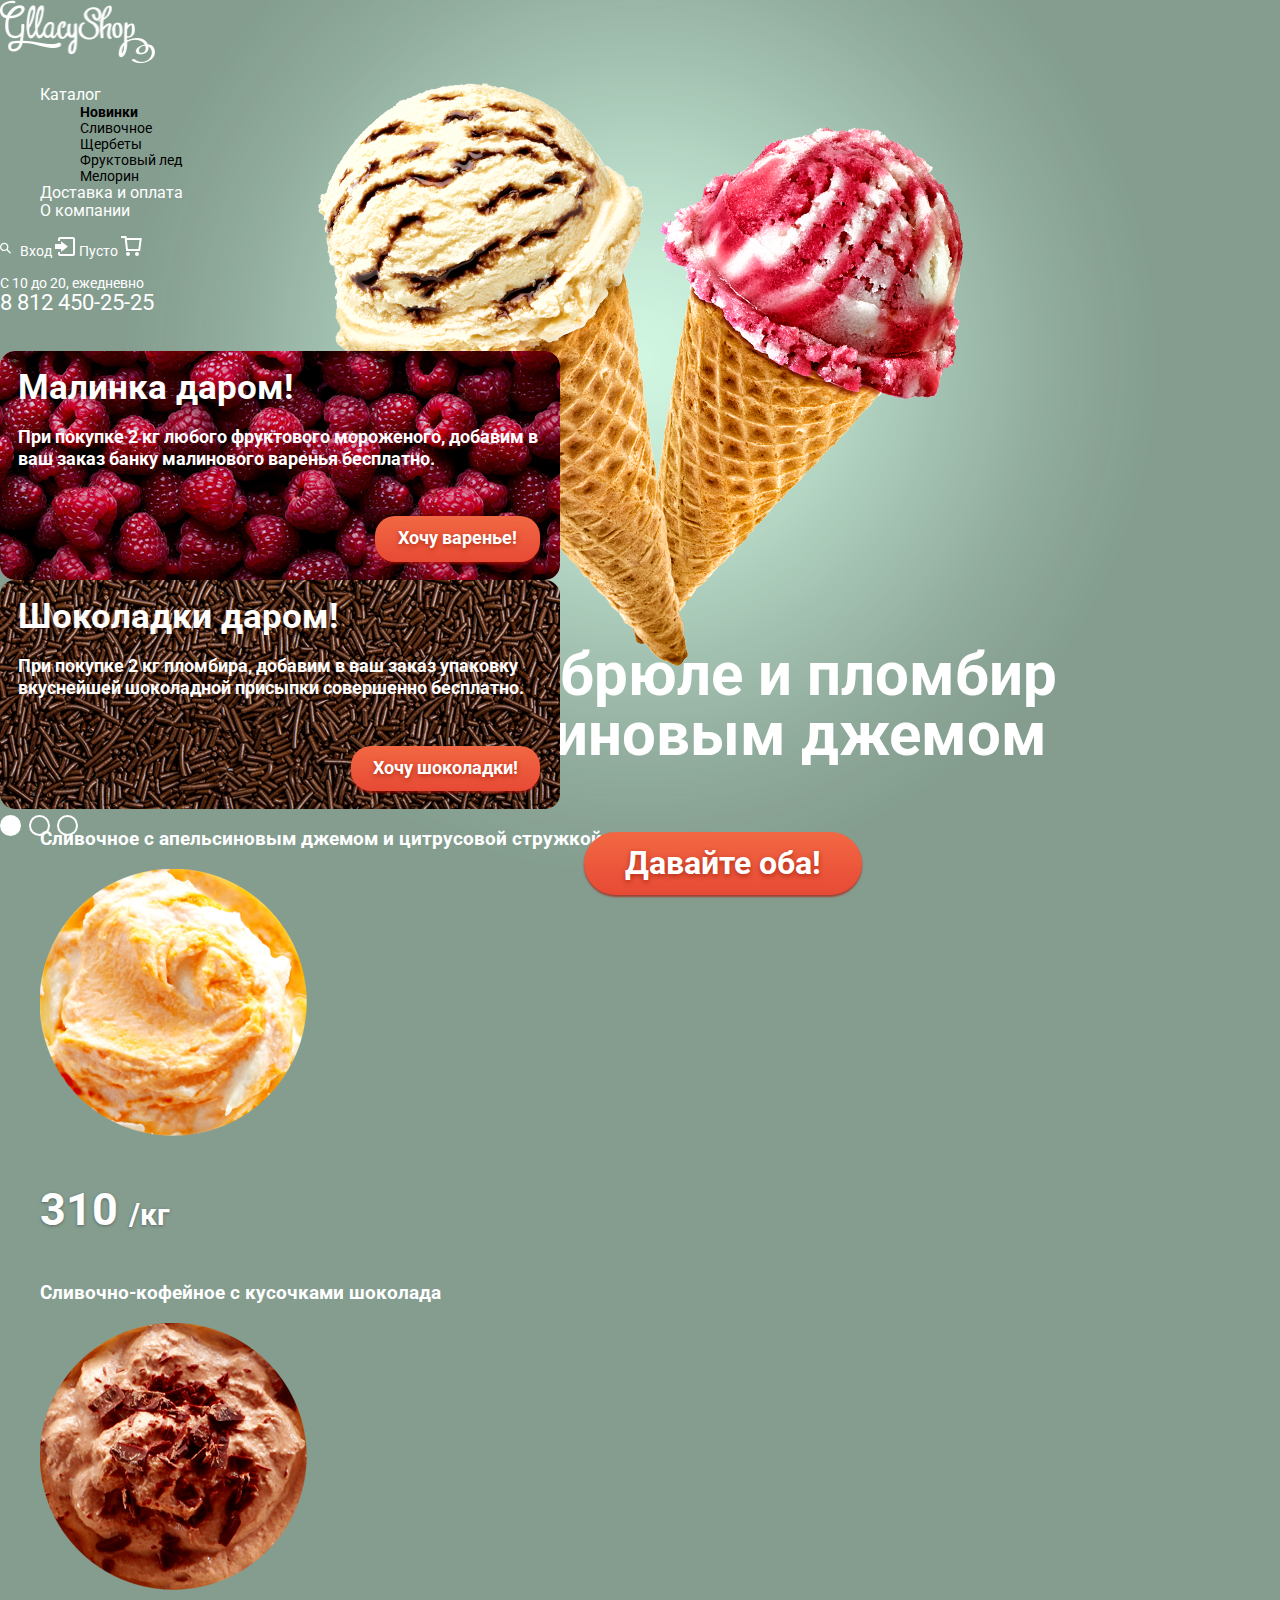
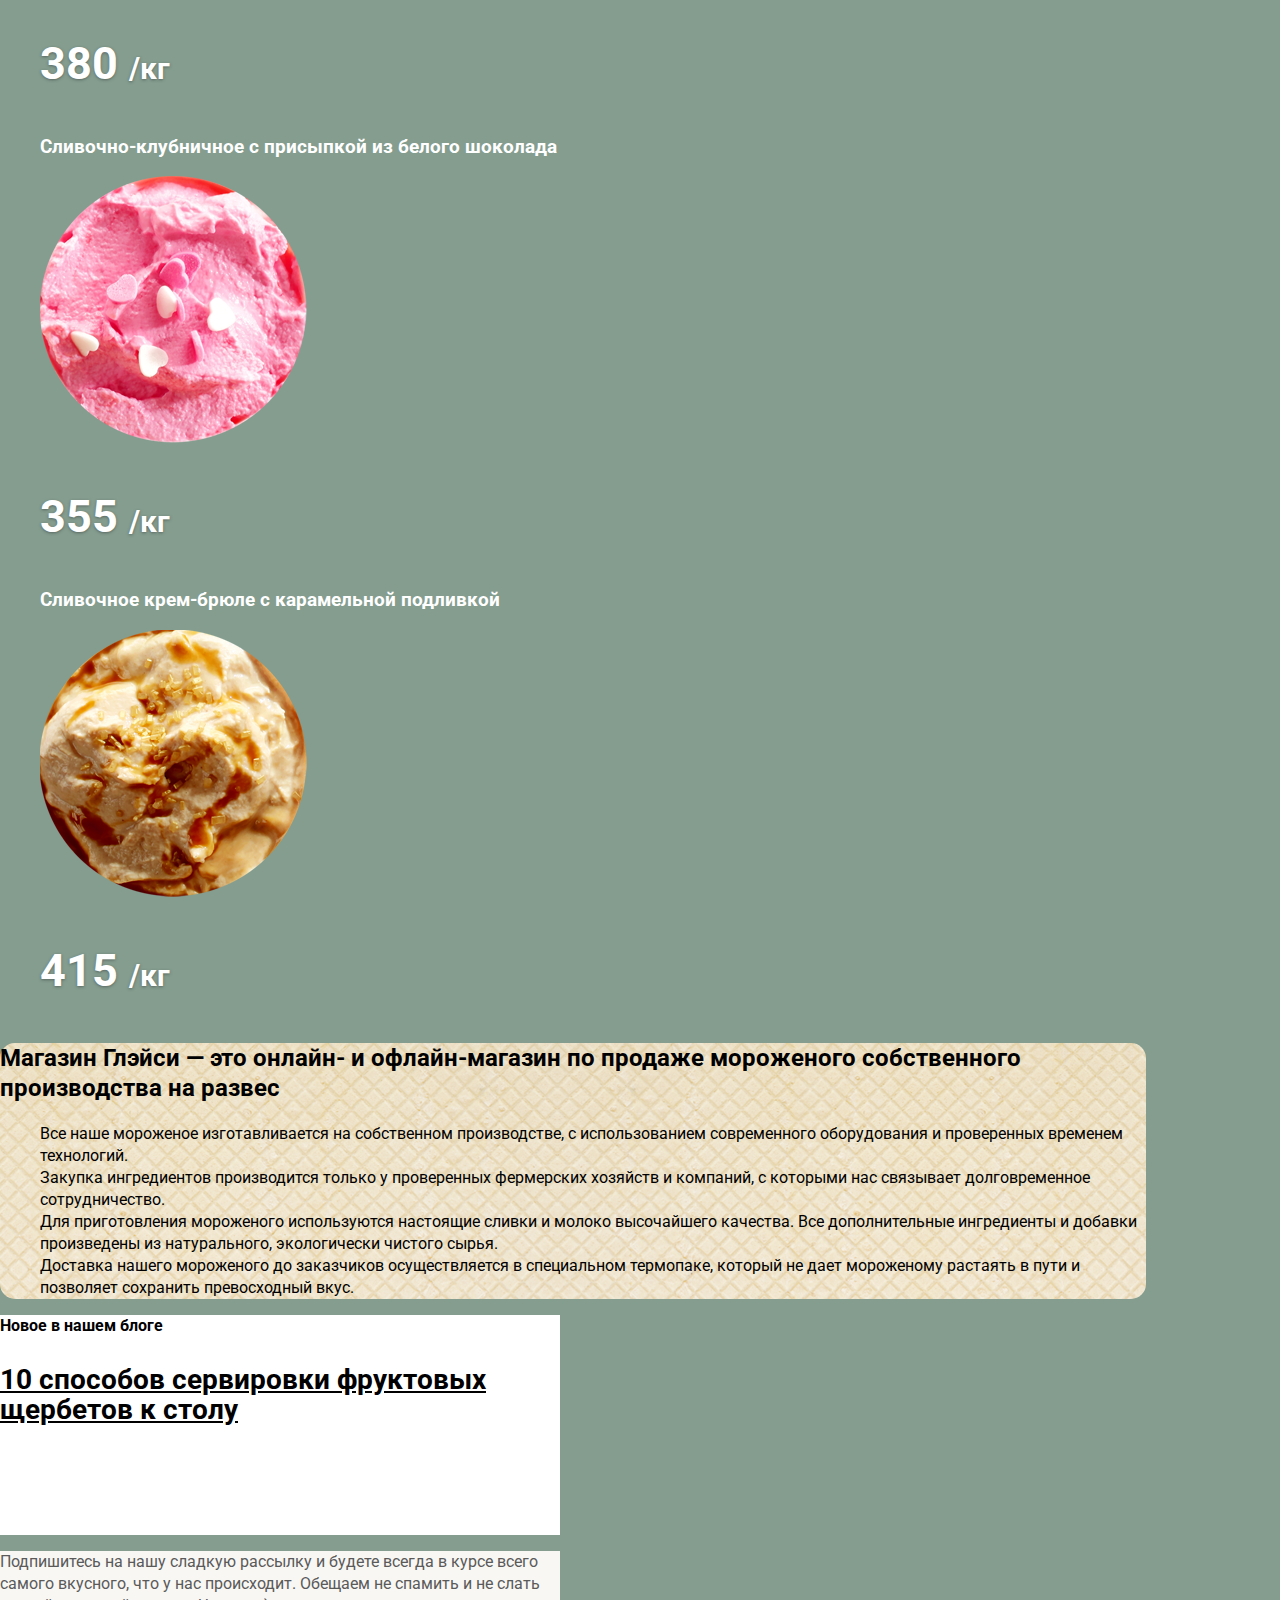
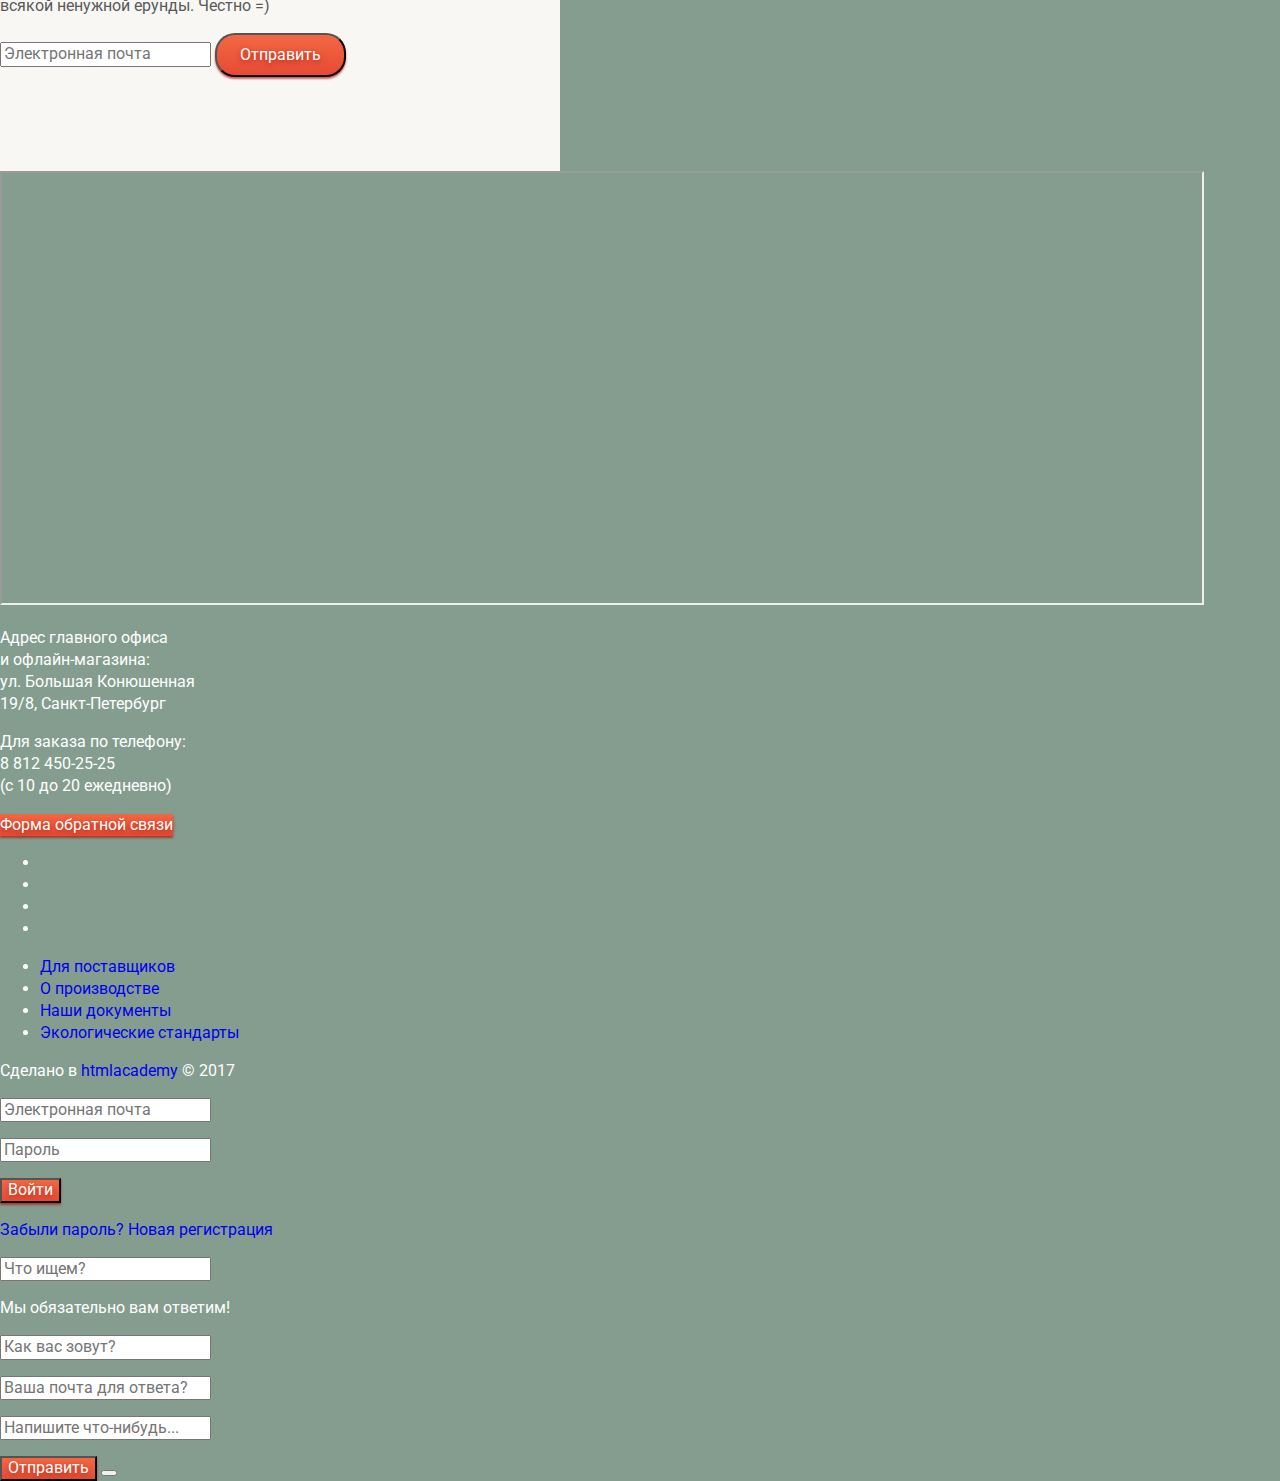
==== commit 2cdbf4ed: "н" ====
--- a/index.html
+++ b/index.html
@@ -198,7 +198,7 @@
           <form class="subscribe-form" action="https://echo.htmlacademy.ru" method="post">
             <label for="email" class="visually-hidden">Форма для ввода электронной почты для подписки</label>
             <input type="email" name="email" placeholder="Электронная почта">
-            <button class="subscribe-form-submit" type="button" name="button">Отправить</button>
+            <button class="subscribe-form-submit button" type="button" name="button">Отправить</button>
           </form>
         </p>
       </section>
@@ -227,10 +227,10 @@
 
     <footer class="main-footer container">
       <ul class="social-contacts">
-        <li class="social-item"><a href="#"><span class="visually-hidden">Твитер</span></a></li>
-        <li class="social-item"><a href="#"><span class="visually-hidden">Инстаграм</span></a></li>
-        <li class="social-item"><a href="#"><span class="visually-hidden">Фейсбук</span></a></li>
-        <li class="social-item"><a href="#"><span class="visually-hidden">Вконтакте</span></a></li>
+        <li class="social-item twitter"><a href="#"><span class="visually-hidden">Твитер</span></a></li>
+        <li class="social-item instagram"><a href="#"><span class="visually-hidden">Инстаграм</span></a></li>
+        <li class="social-item facebook"><a href="#"><span class="visually-hidden">Фейсбук</span></a></li>
+        <li class="social-item vk"><a href="#"><span class="visually-hidden">Вконтакте</span></a></li>
       </ul>
 
       <ul class="footer-features">
--- a/css/style.css
+++ b/css/style.css
@@ -203,17 +203,6 @@
 
 /* слайдер конец */
 
-.raspberry h2,
-.chocolate h2{
-  font-size: 35px;
-  line-height: 41px;
-}
-
-.description-raspberry{
-  font-size: 18px;
-  line-height: 22px;
-}
-
 .button{
   box-sizing: border-box;
   display: inline-block;
@@ -240,30 +229,35 @@
 }
 
 .bonuses{
+  box-sizing: border-box;
+  position: relative;
   width: 560px;
   min-height: 229px;
+  padding: 16px 22px 23px 18px;
   border-radius: 15px;
   background-repeat: no-repeat;
   background-position: center;
-
-}
-
-.bonuses h2{
-  padding-bottom: 20px;
-}
-.rasber-col{
-  box-sizing: border-box;
-  padding-right: 21px;
-  padding-left: 20px;
-  padding-top: 12px;
-  /* padding-bottom: 80px; */
-}
+  background-size: cover;
+
+}
+.bonuses h2 {
+  margin: 0;
+  padding: 0;
+  color: #ffffff;
+  font-size: 35px;
+  line-height: 41px;
+  font-weight: 700;
+  margin-bottom: 18px;
+}
+
 
 .description{
-
+  margin: 0;
+  padding: 0;
   font-size: 18px;
   line-height: 22px;
   font-weight: bold;
+  color: #ffffff;
 
 }
 .raspberry{
@@ -273,27 +267,37 @@
 
 }
 .raspberry .button{
+  position: absolute;
+
+  right: 20px;
+  bottom: 18px;
   width: 165px;
   height: 46px;
+  padding-top: 10px;
+  border-radius: 20px;
+  font-size: 18px;
+  line-height: 24px;
+  font-weight: bold;
+}
+.chocolate{
+  background-color: #5e361d;
+  background-image: url("../img/chocolate.png");
+}
+.chocolate .button{
+  position: absolute;
+
+  right: 20px;
+  bottom: 18px;
+
+  width: 189px;
+  height: 45px;
+
   border-radius: 20px;
   padding-top: 10px;
   font-size: 18px;
   line-height: 24px;
   font-weight: bold;
 }
-.chocolate{
-  background-color: #5e361d;
-  background-image: url("../img/chocolate.png");
-}
-.chocolate .button{
-  width: 189px;
-  height: 45px;
-  border-radius: 20px;
-  padding-top: 10px;
-  font-size: 18px;
-  line-height: 24px;
-  font-weight: bold;
-}
 
 .hits-list{
   list-style: none;
@@ -317,5 +321,51 @@
   line-height: 45px;
 }
 .features{
-  background-image: url("../")
-}
+  width: 1146px;
+  color: #000000;
+  border-radius: 15px;
+  background-repeat: no-repeat;
+  background-position: center;
+  background-color: #eee2cc;
+  background-image: url("../img/waffle.png")
+}
+.features-list{
+  list-style: none;
+}
+
+.features h2{
+  font-size: 24px;
+  line-height: 30px;
+}
+.news{
+  width: 560px;
+  min-height: 220px;
+  background-color: #ffffff;
+  color: #000000;
+}
+.news h2{
+  font-size: 16px;
+  line-height: 22px;
+  color: #000000;
+}
+
+.news a{
+  color: #000000;
+  text-decoration: underline;
+  font-size: 24px;
+  line-height: 30px;
+}
+
+.subscribe{
+  width: 560px;
+  min-height: 220px;
+  color: #5a5a5a;
+  background-color: #f8f7f4;
+}
+
+.subscribe-form-submit{
+  width: 131px;
+  height: 44px;
+  border-radius: 20px;
+
+}
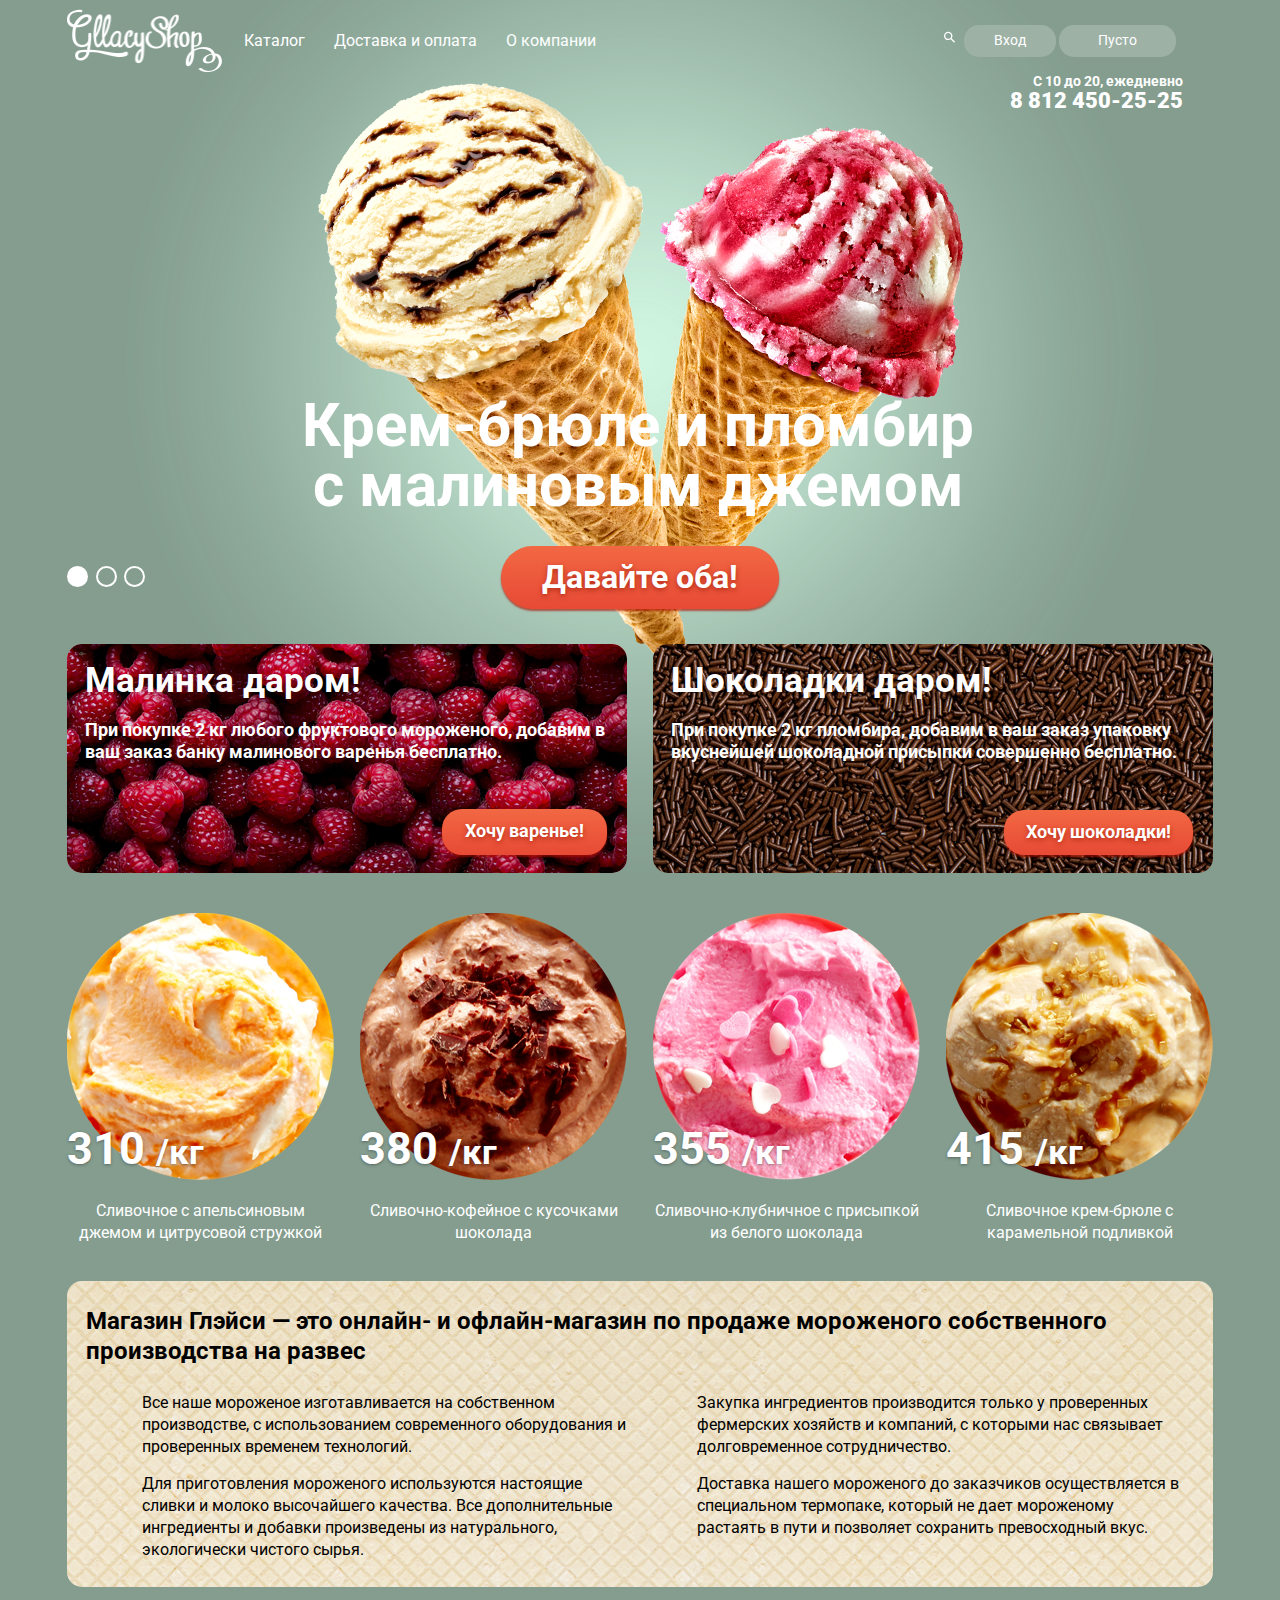
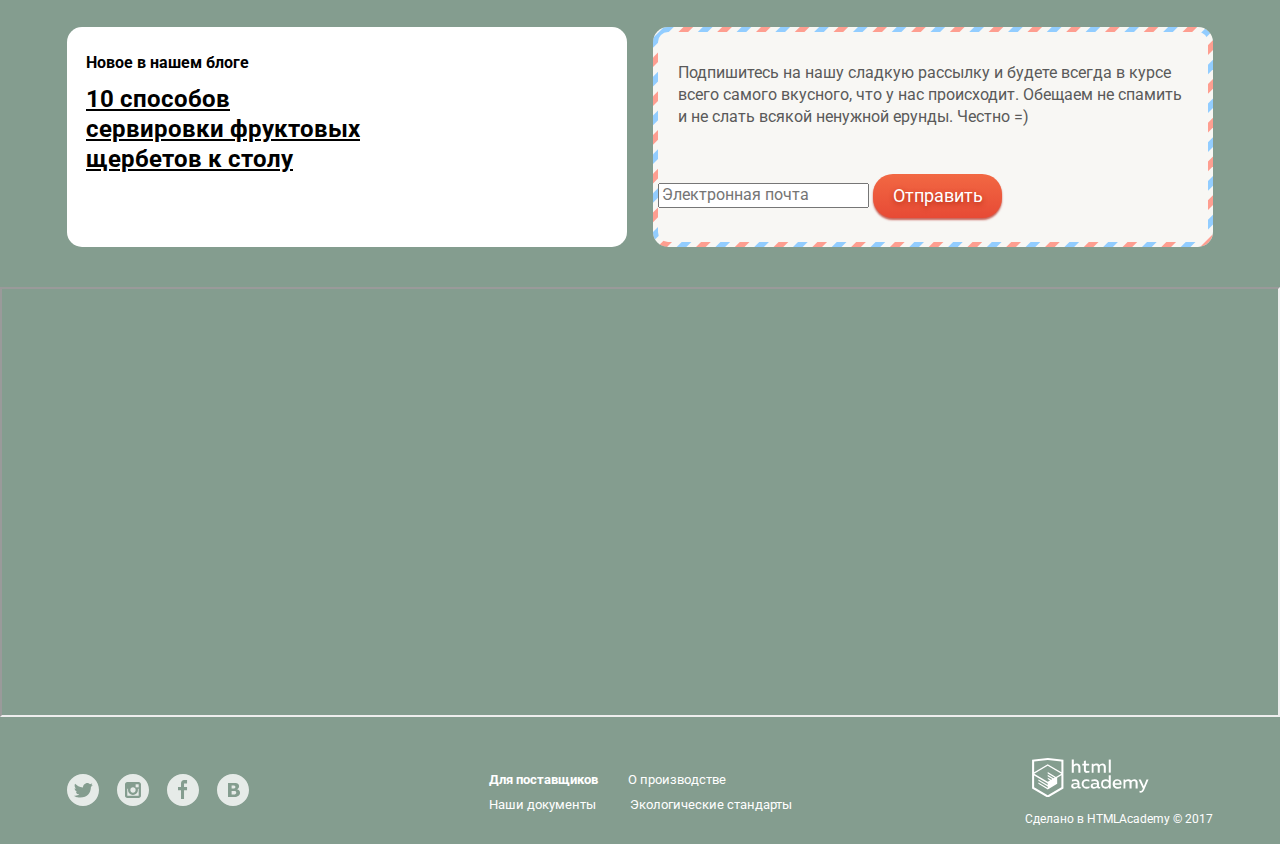
==== commit 70551598: "1" ====
--- a/index.html
+++ b/index.html
@@ -13,7 +13,8 @@
     </style>
   </head>
   <body class="body-1">
-    <header class="main-header">
+    <header class="main-header container">
+      <div class="header-column">
       <img src="img/Logo.png" width="155" height="64" alt="Логотип нтернет-магазина мороженого «Глейси»">
       <nav class="main-navigation">
         <ul class="site-navigation">
@@ -26,8 +27,8 @@
               <li class="sub-item"><a href="#">Мелорин</a></li>
             </ul>
           </li>
-          <li><a href="#">Доставка и оплата</a></li>
-          <li><a href="#">О компании</a></li>
+          <li class="site-navigation-whitespace"><a href="#">Доставка и оплата</a></li>
+          <li class="site-navigation-whitespace"><a href="#">О компании</a></li>
         </ul>
       </nav>
       <div class="user-navigation">
@@ -38,29 +39,14 @@
 		S11,4.019,11,6.5S8.981,11,6.5,11z"/>
         </svg>
       </a>
-      <a class="login-link" href="#">Вход
-        <svg  xmlns="http://www.w3.org/2000/svg" xmlns:xlink="http://www.w3.org/1999/xlink" x="0px" y="0px"
-	       width="21px" height="19px" viewBox="0 0 21 19" enable-background="new 0 0 21 19" xml:space="preserve">
-         <g>
-	          <polygon fill="#ffffff" points="6,14.875 12.917,9.5 6,4.125 6,7.042 -0.042,7.042 -0.042,11.959 6,11.959 	"/>
-	           <path fill="#ffffff" d="M18,0H5C3.9,0,3,0.9,3,2v2h2V2h13v15H5v-2H3v2c0,1.1,0.9,2,2,2h13c1.1,0,2-0.9,2-2V2C20,0.9,19.1,0,18,0z"/>
-         </g>
-        </svg>
-      </a>
-      <a class="basket-button" href="#"><span class="visually-hidden">Сотояние корзины</span> Пусто
-        <svg  xmlns="http://www.w3.org/2000/svg" xmlns:xlink="http://www.w3.org/1999/xlink" x="0px" y="0px"
-	         width="21px" height="20px" viewBox="0 0 21 20" enable-background="new 0 0 21 20" xml:space="preserve">
-          <circle fill="#ffffff" cx="6.984" cy="18" r="2"/>
-          <circle fill="#ffffff" cx="15.984" cy="18" r="2"/>
-          <path fill="#ffffff" d="M5.657,2.031L5.422,0H0v2h3.64l1.5,13h13.988l1.699-12.969H5.657z M17.372,13H6.922L5.888,4.031h12.66
-	         L17.372,13z"/>
-         </svg>
-      </a>
-      </div>
-      <p class="header-contacts">
+      <a class="login-link" href="#">Вход</a>
+      <a class="basket-button" href="#"><span class="visually-hidden">Сотояние корзины</span> Пусто</a>
+      </div>
+    </div>
+      <div class="header-contacts">
           <div class="header-contacts-time">  С 10 до 20, ежедневно<br></div>
         <div class="header-contacts-number">  8 812 450-25-25 </div>
-      </p>
+      </div>
     </header>
     <main class="container">
       <h1 class="visually-hidden">Интернет-магазин мороженого «Глейси»</h1>
@@ -94,65 +80,66 @@
           </div>
         </div>
       </section>
-      <section class="raspberry bonuses">
-        <div class="rasber-col">
-        <h2>Малинка даром!</h2>
-        <p class="description">При покупке 2 кг любого фруктового мороженого,
-        добавим в ваш заказ банку малинового варенья бесплатно.
-      </p>
-      </div>
-      <a href="#" class="button">Хочу варенье!</a>
-      </section>
-
-      <section class="chocolate bonuses">
-        <h2>Шоколадки даром!</h2>
-        <p class="description">При покупке 2 кг пломбира, добавим в
-          ваш заказ упаковку вкуснейшей шоколадной присыпки совершенно бесплатно.
-      </p>
-      <a href="#" class="button">Хочу шоколадки!</a>
-      </section>
-
+      <div class="bonuses-col">
+        <section class="raspberry bonuses">
+          <div class="rasber-col">
+          <h2>Малинка даром!</h2>
+          <p class="description">При покупке 2 кг любого фруктового мороженого,
+          добавим в ваш заказ банку малинового варенья бесплатно.
+        </p>
+        </div>
+        <a href="#" class="button">Хочу варенье!</a>
+        </section>
+
+        <section class="chocolate bonuses">
+          <h2>Шоколадки даром!</h2>
+          <p class="description">При покупке 2 кг пломбира, добавим в
+            ваш заказ упаковку вкуснейшей шоколадной присыпки совершенно бесплатно.
+        </p>
+        <a href="#" class="button">Хочу шоколадки!</a>
+        </section>
+      </div>
       <section class="hits">
         <h2 class="visually-hidden">Список самого покупаемого мороженого</h2>
         <ul class="hits-list">
           <li class="hits-item">
             <a href="#">
-              <h3>
-                <span class="hits-item-title">Сливочное с апельсиновым джемом
-             и цитрусовой стружкой</span>
-              </h3>
               <img src="img/1.png" height="267" width="267" alt="Сливочное мороженое с апельсиновым джемом
             и цитрусовой стружкой">
+            <h3>
+              <span class="hits-item-title">Сливочное с апельсиновым джемом
+           и цитрусовой стружкой</span>
+            </h3>
               <p class="price">310 <span class="kg">/кг</span></p>
               <div class="catalog-item-over"></div>
             </a>
           </li>
           <li class="hits-item">
             <a href="#">
+              <img src="img/2.png" height="267" width="267" alt="Сливочно-кофейное с кусочками шоколада">
               <h3>
                 <span class="hits-item-title">Сливочно-кофейное с кусочками шоколада</span>
               </h3>
-              <img src="img/2.png" height="267" width="267" alt="Сливочно-кофейное с кусочками шоколада">
               <p class="price">380 <span class="kg">/кг</span></p>
               <div class="catalog-item-over"></div>
             </a>
           </li>
           <li class="hits-item">
             <a href="#">
+              <img src="img/3.png" height="267" width="267" alt="Сливочно-клубничное с присыпкой из белого шоколада">
               <h3>
                 <span class="hits-item-title">Сливочно-клубничное с присыпкой из белого шоколада</span>
               </h3>
-              <img src="img/3.png" height="267" width="267" alt="Сливочно-клубничное с присыпкой из белого шоколада">
               <p class="price">355 <span class="kg">/кг</span></p>
               <div class="catalog-item-over"></div>
             </a>
           </li>
           <li class="hits-item">
             <a href="#">
+              <img src="img/4.png" height="267" width="267" alt="Сливочное крем-брюле с карамельной подливкой">
               <h3>
                 <span class="hits-item-title">Сливочное крем-брюле с карамельной подливкой</span>
               </h3>
-              <img src="img/4.png" height="267" width="267" alt="Сливочное крем-брюле с карамельной подливкой">
               <p class="price">415 <span class="kg">/кг</span></p>
               <div class="catalog-item-over"></div>
             </a>
@@ -190,6 +177,7 @@
       </article>
 
       <section class="subscribe">
+        <div class="fon-container">
         <h2 class="visually-hidden">Форма подписки на статьи по электронной почте</h2>
         <p class="subscribe-description">Подпишитесь на нашу сладкую рассылку и будете всегда в курсе всего самого вкусного,
          что у нас происходит. Обещаем не спамить и не слать всякой ненужной ерунды. Честно =)
@@ -201,15 +189,16 @@
             <button class="subscribe-form-submit button" type="button" name="button">Отправить</button>
           </form>
         </p>
+          </div>
       </section>
       </div>
       </main>
       <section class="map">
         <h2 class="visually-hidden">Карта с нашим расположением и наши контактные данные</h2>
-        <iframe src="https://www.google.com/maps/embed?pb=!1m14!1m12!1m3!1d7997.629809643693!2d30.34202404563013!3d59.92538090521676!2m3!1f0!2f0!3f0!3m2!1i1024!2i768!4f13.1!5e0!3m2!1sru!2sua!4v1595429498917!5m2!1sru!2sua" width="1200" height="430">
+        <iframe src="https://www.google.com/maps/embed?pb=!1m14!1m12!1m3!1d7997.629809643693!2d30.34202404563013!3d59.92538090521676!2m3!1f0!2f0!3f0!3m2!1i1024!2i768!4f13.1!5e0!3m2!1sru!2sua!4v1595429498917!5m2!1sru!2sua" width=100% height="430" >
         </iframe>
 
-        <div class="map-contacts">
+        <div class="map-contacts modal">
           <p class="adress">Адрес главного офиса <br>
             и офлайн-магазина: <br>
             ул. Большая Конюшенная <br>
@@ -227,10 +216,63 @@
 
     <footer class="main-footer container">
       <ul class="social-contacts">
-        <li class="social-item twitter"><a href="#"><span class="visually-hidden">Твитер</span></a></li>
-        <li class="social-item instagram"><a href="#"><span class="visually-hidden">Инстаграм</span></a></li>
-        <li class="social-item facebook"><a href="#"><span class="visually-hidden">Фейсбук</span></a></li>
-        <li class="social-item vk"><a href="#"><span class="visually-hidden">Вконтакте</span></a></li>
+        <li class="social-item twitter"><a href="#"><span class="visually-hidden">Твитер</span>
+          <svg  xmlns="http://www.w3.org/2000/svg" xmlns:xlink="http://www.w3.org/1999/xlink" x="0px" y="0px" width="32px"
+          	 height="32px" viewBox="0 0 32 32" enable-background="new 0 0 32 32" xml:space="preserve">
+              <g id="Layer_1">
+              </g>
+              <g id="Layer_2">
+            	<path fill="#FFFFFF" d="M16,0C7.164,0,0,7.164,0,16c0,8.837,7.164,16,16,16c8.837,0,16-7.163,16-16C32,7.164,24.837,0,16,0z
+            		 M23.944,12.809c-0.251,6.516-3.463,10.832-10.992,10.702c-0.14,0-0.205,0-0.233,0c-0.015,0-0.021,0-0.021,0
+            		c-0.029,0-0.094,0-0.232,0c-0.447,0-4.543-0.443-5.344-1.823c2.479,0.19,4.247-0.406,5.12-1.136
+            		c-1.048-0.289-2.923-0.461-3.251-2.848c0.384,0.104,0.618,0.221,1.299,0.113c-1.307-0.824-2.758-1.519-2.679-3.643
+            		c0.311,0.317,1.164,0.518,1.46,0.457c-0.768-0.233-2.149-3.244-0.974-4.781c1.984,1.79,4.075,3.482,7.804,3.643
+            		c0.227-2.214,1.24-3.699,3.168-4.325c1.84-0.479,3.255,0.26,3.901,1.138c0.737-0.224,1.453-0.466,2.193-0.685
+          		c-0.004,0.833-0.569,1.463-0.935,1.709c0.747,0.165,1.423-0.475,1.423-0.475C25.467,11.818,24.557,12.58,23.944,12.809z"/>
+              </g>
+          </svg>
+        </a></li>
+        <li class="social-item instagram"><a href="#"><span class="visually-hidden">Инстаграм</span>
+          <svg  xmlns="http://www.w3.org/2000/svg" xmlns:xlink="http://www.w3.org/1999/xlink" x="0px" y="0px"
+          	 width="32px" height="32px" viewBox="0 0 32 32" enable-background="new 0 0 32 32" xml:space="preserve">
+          <g>
+          	<path fill="#FFFFFF" d="M20.916,16c0,2.728-2.211,4.938-4.938,4.938S11.039,18.728,11.039,16c0-0.394,0.051-0.773,0.138-1.14
+          		h-0.897v6.838h11.396V14.86h-0.897C20.865,15.227,20.916,15.606,20.916,16z"/>
+          	<path fill="#FFFFFF" d="M15.978,18.659c1.466,0,2.659-1.193,2.659-2.659s-1.193-2.659-2.659-2.659
+          		c-1.466,0-2.659,1.193-2.659,2.659S14.511,18.659,15.978,18.659z"/>
+          	<rect x="18.637" y="10.302" fill="#FFFFFF" width="3.039" height="3.039"/>
+          	<path fill="#FFFFFF" d="M16,0C7.164,0,0,7.164,0,16c0,8.837,7.164,16,16,16c8.837,0,16-7.163,16-16C32,7.164,24.837,0,16,0z
+          		 M23.955,21.698c0,1.254-1.025,2.279-2.279,2.279H10.279C9.026,23.978,8,22.952,8,21.698V10.302c0-1.253,1.026-2.279,2.279-2.279
+          		h11.396c1.254,0,2.279,1.026,2.279,2.279V21.698z"/>
+          </g>
+          </svg>
+        </a></li>
+        <li class="social-item facebook"><a href="#"><span class="visually-hidden">Фейсбук</span>
+          <svg xmlns="http://www.w3.org/2000/svg" xmlns:xlink="http://www.w3.org/1999/xlink" x="0px" y="0px"
+          	 width="32px" height="32px" viewBox="0 0 32 32" enable-background="new 0 0 32 32" xml:space="preserve">
+          <path fill="#FFFFFF" d="M16,0C7.164,0,0,7.163,0,16s7.164,16,16,16c8.837,0,16-7.164,16-16S24.837,0,16,0z M20.062,9.455h-3.021
+          	v3.444h3.021v3.445h-3.021v8.61h-3.021v-8.61H11v-3.445h3.021V9.455c0-1.902,1.353-3.445,3.021-3.445h3.021V9.455z"/>
+          </svg>
+        </a></li>
+        <li class="social-item vk"><a href="#"><span class="visually-hidden">Вконтакте</span>
+          <svg version="1.1" id="Layer_1" xmlns="http://www.w3.org/2000/svg" xmlns:xlink="http://www.w3.org/1999/xlink" x="0px" y="0px"
+          	 width="32px" height="32px" viewBox="0 0 32 32" enable-background="new 0 0 32 32" xml:space="preserve">
+          <g>
+          	<path fill="#FFFFFF" d="M16.637,14.495c0.402-0.019,0.719-0.082,0.951-0.188c0.326-0.145,0.54-0.33,0.641-0.559
+          		c0.101-0.229,0.15-0.496,0.15-0.797c0-0.232-0.058-0.465-0.174-0.697c-0.116-0.232-0.322-0.405-0.617-0.517
+          		c-0.264-0.1-0.592-0.155-0.984-0.165c-0.392-0.009-0.943-0.014-1.652-0.014h-0.339v2.965h0.565
+          		C15.749,14.523,16.235,14.514,16.637,14.495z"/>
+          	<path fill="#FFFFFF" d="M18.118,17.084c-0.282-0.081-0.672-0.125-1.166-0.132c-0.494-0.006-1.012-0.009-1.55-0.009h-0.79v3.493
+          		h0.264c1.014,0,1.74-0.003,2.18-0.009c0.438-0.007,0.843-0.088,1.212-0.245c0.377-0.157,0.633-0.364,0.774-0.625
+          		s0.214-0.562,0.214-0.9c0-0.446-0.088-0.788-0.261-1.03C18.825,17.386,18.531,17.204,18.118,17.084z"/>
+          	<path fill="#FFFFFF" d="M16,0C7.164,0,0,7.164,0,16c0,8.837,7.164,16,16,16c8.837,0,16-7.163,16-16C32,7.164,24.837,0,16,0z
+          		 M22.602,20.531c-0.273,0.533-0.646,0.976-1.124,1.327c-0.552,0.415-1.161,0.71-1.823,0.886s-1.501,0.264-2.519,0.264h-6.121V8.987
+          		h5.443c1.13,0,1.957,0.038,2.48,0.113c0.524,0.076,1.045,0.242,1.561,0.5c0.533,0.27,0.929,0.632,1.189,1.087
+          		c0.26,0.455,0.392,0.975,0.392,1.558c0,0.678-0.179,1.278-0.536,1.795c-0.358,0.518-0.863,0.92-1.517,1.208v0.075
+          		c0.917,0.182,1.642,0.559,2.179,1.13c0.537,0.571,0.807,1.325,0.807,2.261C23.013,19.392,22.875,19.997,22.602,20.531z"/>
+          </g>
+          </svg>
+        </a></li>
       </ul>
 
       <ul class="footer-features">
@@ -241,8 +283,12 @@
       </ul>
 
       <div class="footer-copyright">
-        <a class="footer-logo" href="#"></a>
-        <p>Сделано в <a href="#">htmlacademy</a> © 2017</p>
+        <a class="footer-logo" href="#"><span class="visually-hidden">Логотип</span>
+          <svg id="Layer_1" data-name="Layer 1" xmlns="http://www.w3.org/2000/svg" viewBox="0 0 108 38" width="125" height="39"><title>logo_name</title><path d="M401.93,351.51a2.07,2.07,0,0,0,.58-0.11v1.4a3.41,3.41,0,0,1-1.24.22,1.75,1.75,0,0,1-1.75-1,5.08,5.08,0,0,1-3.3,1.13c-1.59,0-3.06-.87-3.06-2.68,0-2.24,2.08-2.93,3.9-2.93a11.63,11.63,0,0,1,2.28.26v-0.31c0-1.09-.8-1.86-2.3-1.86a7.79,7.79,0,0,0-3.15.67v-1.79a10.72,10.72,0,0,1,3.35-.58c2.48,0,4,1.18,4,3.83v3.14A0.57,0.57,0,0,0,401.93,351.51Zm-6.76-1.19a1.42,1.42,0,0,0,1.64,1.29,3.56,3.56,0,0,0,2.53-1V349.1a10.21,10.21,0,0,0-1.9-.22C396.34,348.89,395.17,349.23,395.17,350.33Z" transform="translate(-355.09 -323.29)" fill="#fff"/><path d="M408.15,343.91a5.29,5.29,0,0,1,2.7.67v1.79a4.28,4.28,0,0,0-2.42-.73,2.89,2.89,0,1,0,0,5.76,5.26,5.26,0,0,0,2.55-.67v1.8a6.58,6.58,0,0,1-2.9.6,4.42,4.42,0,0,1-4.72-4.54A4.54,4.54,0,0,1,408.15,343.91Z" transform="translate(-355.09 -323.29)" fill="#fff"/><path d="M420.93,351.51a2.07,2.07,0,0,0,.58-0.11v1.4a3.41,3.41,0,0,1-1.24.22,1.75,1.75,0,0,1-1.75-1,5.08,5.08,0,0,1-3.3,1.13c-1.59,0-3.06-.87-3.06-2.68,0-2.24,2.08-2.93,3.9-2.93a11.63,11.63,0,0,1,2.28.26v-0.31c0-1.09-.8-1.86-2.3-1.86a7.79,7.79,0,0,0-3.15.67v-1.79a10.72,10.72,0,0,1,3.35-.58c2.48,0,4,1.18,4,3.83v3.14A0.57,0.57,0,0,0,420.93,351.51Zm-6.76-1.19a1.42,1.42,0,0,0,1.64,1.29,3.56,3.56,0,0,0,2.53-1V349.1a10.21,10.21,0,0,0-1.9-.22C415.33,348.89,414.17,349.23,414.17,350.33Z" transform="translate(-355.09 -323.29)" fill="#fff"/><path d="M431.76,340.14V352.9H430v-1.39a4.07,4.07,0,0,1-3.35,1.62,4.62,4.62,0,0,1,0-9.22,4,4,0,0,1,3.15,1.37v-5.14h2ZM427,345.62a2.9,2.9,0,0,0,0,5.8,3,3,0,0,0,2.79-1.84v-2.13A3.06,3.06,0,0,0,427,345.62Z" transform="translate(-355.09 -323.29)" fill="#fff"/><path d="M438.08,343.91c3.48,0,4.68,2.81,4.12,5.34h-6.58c0.22,1.57,1.75,2.22,3.35,2.22a6.41,6.41,0,0,0,2.77-.62v1.68a7.5,7.5,0,0,1-3.14.6c-2.68,0-5-1.53-5-4.61A4.39,4.39,0,0,1,438.08,343.91Zm0.09,1.62a2.39,2.39,0,0,0-2.57,2.26h4.85A2.06,2.06,0,0,0,438.17,345.53Z" transform="translate(-355.09 -323.29)" fill="#fff"/><path d="M444.19,352.9v-8.75h1.73v1.09a4,4,0,0,1,2.92-1.33,3,3,0,0,1,2.73,1.4,4.33,4.33,0,0,1,3.06-1.4,3.21,3.21,0,0,1,3.32,3.52v5.47h-2v-5.41a1.67,1.67,0,0,0-1.73-1.84,2.94,2.94,0,0,0-2.17,1.18c0,0.2,0,.4,0,0.6v5.47h-2v-5.41a1.67,1.67,0,0,0-1.73-1.84,3.11,3.11,0,0,0-2.32,1.35v5.91h-2Z" transform="translate(-355.09 -323.29)" fill="#fff"/><path d="M466.56,344.15h2l-4.1,9.93c-0.95,2.28-2.19,3-3.52,3a5,5,0,0,1-1.15-.15v-1.66a3,3,0,0,0,.89.13c0.95,0,1.66-.67,2.17-2l0.18-.44-4.16-8.82H461l3,6.6Z" transform="translate(-355.09 -323.29)" fill="#fff"/><path d="M395.75,324.82v5a4,4,0,0,1,2.83-1.2,3.41,3.41,0,0,1,3.61,3.57v5.41h-2v-5.16a1.9,1.9,0,0,0-2-2.1,3.08,3.08,0,0,0-2.44,1.46v5.8h-2V324.82h2Z" transform="translate(-355.09 -323.29)" fill="#fff"/><path d="M407.52,325.71v3.12h3.17v1.71h-3.17v4c0,1.15.53,1.53,1.66,1.53a4.71,4.71,0,0,0,1.77-.35v1.68a7.14,7.14,0,0,1-2.35.38,2.68,2.68,0,0,1-3-2.88v-4.38H404v-1.71h1.57v-2.64Z" transform="translate(-355.09 -323.29)" fill="#fff"/><path d="M413.19,337.58v-8.75h1.73v1.09a4,4,0,0,1,2.92-1.33,3,3,0,0,1,2.73,1.4,4.33,4.33,0,0,1,3.06-1.4,3.21,3.21,0,0,1,3.32,3.52v5.47h-2v-5.41a1.67,1.67,0,0,0-1.73-1.84,2.94,2.94,0,0,0-2.17,1.18c0,0.2,0,.4,0,0.6v5.47h-2v-5.41a1.67,1.67,0,0,0-1.73-1.84,3.11,3.11,0,0,0-2.32,1.35v5.91h-2Z" transform="translate(-355.09 -323.29)" fill="#fff"/><rect x="74.72" y="1.52" width="1.95" height="12.76" fill="#fff"/><path d="M370.53,323.31l-0.16,0-15.28,1.6v28L370.37,362l15.28-9.09v-28Zm13.12,28.45-13.28,7.9-13.28-7.9V340.28l13.22,7.87,0,1.43-9.07-5.4v1.38l9.11,5.47,0,1.46-9.1-5.42v1.38l9.11,5.47h0l9.19-5.5v-1.39h0v-4.52l4.1-2.45v11.67Zm0-13.16L380,340.74h0l-1.68,1-8-4.76v1.38l6.84,4.07-0.06,0-0.15.09-1,.57-5.64-3.36v1.38l4.45,2.65-1.05.7,0,0-3.36-2v1.38l2.21,1.3-2.25,1.35-13.16-7.82,13.17-7.92h0Zm0-1.39-13.35-7.87h0l-13.2,7.86v-10.5l13.28-1.39,13.28,1.39v10.51Z" transform="translate(-355.09 -323.29)" fill="#fff"/>
+          </svg>
+
+        </a>
+        <p>Сделано в <a class="htmlacademy-copyright" href="#">HTMLAcademy</a> © 2017</p>
       </div>
     </footer>
 
@@ -257,7 +303,6 @@
         <label class="visually-hidden" for="user-password">Пароль</label>
         <input class="login-password" id="user-password" type="password" name="password" placeholder="Пароль">
       </p>
-
       <button class="button button-login" type="button" name="button">Войти</button>
       <p class="login-class-info">
       <a class="restore" href="#">Забыли пароль?</a>
--- a/css/style.css
+++ b/css/style.css
@@ -1,6 +1,6 @@
 body{
 
-min-width: 1446px;
+min-width: 1146px;
 
 margin: 0;
 padding: 0;
@@ -59,7 +59,36 @@
 	background-position: center top;
 }
 
+.container{
+  padding: 0;
+  margin: 0 auto;
+  width: 1146px;
+  padding: 0 27px;
+  padding-top: 9px;
+}
+.main-header{
+  position: relative;
+}
+
+.header-column{
+  display: flex;
+  flex-wrap: wrap;
+  min-height: 64px;
+}
+
+.header-column img{
+  width: 155px;
+  height: 64px;
+  margin-right: 10px;
+}
+
+
 .site-navigation{
+  display: flex;
+  flex-wrap: wrap;
+  width: 675px;
+  padding: 0;
+  margin: 23px auto 0 0;
   font-size: 16px;
   line-height: 18px;
   list-style: none;
@@ -68,12 +97,21 @@
 
 .site-navigation a{
   color: #ffffff;
+  padding: 6px 12px;
+  margin: 0 5px 5px 0;
+}
+
+.site-navigation-whitespace{
+  white-space: nowrap;
 }
 
 .sub-menu{
+  display: none;
   font-size: 14px;
   line-height: 16px;
   list-style: none;
+  padding: 0;
+  margin: 0;
 }
 
 .sub-menu a{
@@ -86,6 +124,8 @@
 }
 
 .user-navigation{
+    /* position: relative; */
+  margin: auto;
   font-size: 14px;
   line-height: 16px;
 }
@@ -93,15 +133,50 @@
   color: #ffffff;
 }
 
+.login-link{
+  display: inline-block;
+  box-sizing: border-box;
+
+  width: 92px;
+  height: 32px;
+  padding-top: 7px;
+  text-align: center;
+  border-radius: 15px;
+  background-color: #9db1a5;
+}
+
+.basket-button{
+  display: inline-block;
+  box-sizing: border-box;
+  width: 117px;
+  height: 32px;
+  text-align: center;
+  padding-top: 7px;
+  border-radius: 15px;
+  background-color: #9db1a5;
+}
+
+.header-contacts{
+  position: absolute;
+  top: 73px;
+  left: 970px;
+  text-align: right;
+
+}
 .header-contacts-time{
+
   font-size: 14px;
+  font-weight: 700;
   line-height: 16px;
 }
 
 .header-contacts-number{
   font-size: 22px;
+  font-weight: 900;
   line-height: 24px;
 }
+
+
 
 /* слаайдер */
 .slider {
@@ -109,6 +184,7 @@
 }
 
 .slides {
+    box-sizing: border-box;
 	display: none;
 	position: absolute;
 	margin-top: 234px;
@@ -120,10 +196,12 @@
 }
 
 .slide-description1 {
+
 	width: 683px;
 	height: 127px;
 	margin-right: auto;
 	margin-left: auto;
+  margin-bottom: 0;
 	padding-right: 4px;
 }
 
@@ -176,6 +254,7 @@
 }
 
 .slide-btn {
+  box-sizing: border-box;
 	border: none;
 	cursor: pointer;
 	width: 21px;
@@ -219,25 +298,35 @@
 .button-slide {
   box-sizing: border-box;
 	display: block;
+  width: 278px;
+  height: 63px;
   border-radius: 40px;
 	padding-top: 9px;
 	margin-right: auto;
 	margin-left: auto;
 	margin-top: 23px;
-	width: 278px;
-	height: 63px;
-}
-
+  /* margin-bottom: 40px; */
+
+}
+
+.bonuses-col{
+    display: flex;
+    justify-content: space-between;
+    margin-top: 542px;
+}
 .bonuses{
-  box-sizing: border-box;
   position: relative;
+
   width: 560px;
   min-height: 229px;
+
   padding: 16px 22px 23px 18px;
   border-radius: 15px;
+
   background-repeat: no-repeat;
   background-position: center;
   background-size: cover;
+  box-sizing: border-box;
 
 }
 .bonuses h2 {
@@ -300,14 +389,37 @@
 }
 
 .hits-list{
-  list-style: none;
+  display: flex;
+  justify-content: space-between;
+  list-style: none;
+  padding: 0;
+  margin: 0;
+  margin-top: 40px;
+  margin-bottom: 40px;
+
 }
 
 .hits-list a{
   color: #ffffff;
 }
+.hits-item{
+  position: relative;
+  width: 267px;
+  height: 328px;
+}
+.hits-item h3{
+  font-size: 16px;
+  line-height: 22px;
+  font-weight: normal;
+  text-align: center;
+  padding: 0;
+  margin: 0;
+  margin-top: 14px;
+}
 
 .hits-item .price{
+  position: absolute;
+  top: 168px;
   font-size: 45px;
   font-weight: 700;
   text-shadow: 0px 1px 3px rgba(49, 50, 53, 0.5);
@@ -321,32 +433,81 @@
   line-height: 45px;
 }
 .features{
-  width: 1146px;
+  box-sizing: border-box;
+  min-height: 306px;
   color: #000000;
+  padding: 25px 19px;
+  margin-bottom: 40px;
   border-radius: 15px;
   background-repeat: no-repeat;
   background-position: center;
   background-color: #eee2cc;
-  background-image: url("../img/waffle.png")
+  background-image: url("../img/waffle.png");
+
 }
 .features-list{
-  list-style: none;
-}
+  width: 1095px;
+  display: flex;
+  flex-wrap: wrap;
+  justify-content: space-between;
+  list-style: none;
+  padding: 0;
+  margin: 0;
+}
+
+.features-item{
+  width: 484px;
+  margin-left: 56px;
+  margin-bottom: 15px;
+}
+
+.features-item:nth-child(3n),
+.features-item:nth-child(4n){
+  margin-bottom: 0;
+}
+
 
 .features h2{
   font-size: 24px;
   line-height: 30px;
-}
+  padding: 0;
+  margin: 0;
+  padding-bottom: 26px;
+}
+.article-subscribe{
+  display: flex;
+  flex-wrap: wrap;
+  justify-content: space-between;
+  margin-bottom: 40px;
+}
+
 .news{
+  box-sizing: border-box;
+  padding: 25px 19px;
+  width: 560px;
+  border-radius: 15px;
+  background-image: url("../img/клубничный фон.jpg");
   width: 560px;
   min-height: 220px;
   background-color: #ffffff;
   color: #000000;
 }
 .news h2{
+  padding: 0;
+  margin: 0;
+  padding-bottom: 10px;
   font-size: 16px;
   line-height: 22px;
   color: #000000;
+}
+
+.news h3{
+  width: 281px;
+  padding: 0;
+  margin: 0;
+  font-size: 24px;
+  line-height: 30px;
+  font-weight: 700px;
 }
 
 .news a{
@@ -357,15 +518,227 @@
 }
 
 .subscribe{
+  display: block;
+  box-sizing: border-box;
   width: 560px;
+  border-radius: 15px;
   min-height: 220px;
   color: #5a5a5a;
+  background-image: url("../img/post.svg");
   background-color: #f8f7f4;
+
+}
+
+.fon-container{
+  box-sizing: border-box;
+  width: 550px;
+  min-height: 210px;
+  margin: 5px 5px;
+  border-radius: 10px;
+  background-color: #f8f7f4;
+}
+
+.subscribe-description{
+  padding: 0;
+  margin: 0;
+  padding: 30px 20px;
 }
 
 .subscribe-form-submit{
-  width: 131px;
+  box-sizing: border-box;
+  width: 129px;
   height: 44px;
+  border: 0;
   border-radius: 20px;
-
-}
+  font-size: 18px;
+  line-height: 24px;
+}
+
+.map{
+  margin-bottom: 9px;
+}
+
+.map iframe{
+  box-sizing: border-box;
+  width: 100%;
+}
+
+.main-footer{
+  display: flex;
+  justify-content: space-between;
+  align-items: center;
+  min-height: 103px;
+}
+.social-contacts{
+  display: flex;
+}
+
+.social-item{
+  margin-right: 18px;
+}
+.social-contacts .twitter{
+  background-repeat: no-repeat;
+  background-position: 0 0;
+  opacity: 0.8;
+
+}
+
+.social-contacts .instagram{
+  background-repeat: no-repeat;
+  background-position: 0 0;
+  opacity: 0.8;
+}
+
+.social-contacts .facebook{
+  background-repeat: no-repeat;
+  background-position: 0 0;
+  opacity: 0.8;
+}
+
+.social-contacts .vk{
+  background-repeat: no-repeat;
+  background-position: 0 0;
+  opacity: 0.8;
+}
+
+.main-footer ul{
+  list-style: none;
+  padding: 0;
+  margin: 0;
+}
+
+ .footer-features{
+  display: flex;
+  flex-wrap: wrap;
+  width: 315px;
+  min-height: 50px;
+}
+.footer-features li{
+  padding: 0;
+  margin: 0;
+}
+
+.footer-features a{
+  font-size: 13px;
+  line-height: 18px;
+  color: #ffffff;
+}
+
+.footer-features li:nth-child(3) a {
+	margin-right: 34px;
+}
+
+
+.footer-features li:first-child{
+  margin-right: 30px;
+  font-weight: bold;
+}
+
+.footer-copyright p{
+  padding: 0;
+  margin: 0;
+  margin-top: 7px;
+  font-size: 12px;
+  line-height: 18px;
+}
+
+.htmlacademy-copyright{
+  color: #ffffff;
+}
+
+.modal{
+  display: none;
+}
+
+/* вторая страница */
+.breadcrumbs{
+  list-style: none;
+}
+
+.breadcrumbs a{
+  color:#ffffff;
+  font-size: 14px;
+  line-height: 16px;
+
+}
+
+.page-title{
+  font-size: 35px;
+  line-height: 41px;
+}
+
+.filter fieldset{
+  border: none;
+}
+
+.filter-title{
+  font-size: 14px;
+  line-height: 16px;
+  font-weight: 500;
+}
+
+.filter-checkbox-label,
+.filter-radio-label{
+  font-size: 16px;
+  line-height: 18px;
+  font-weight: 500;
+}
+
+.filter-fat ul,
+.filter-filler ul{
+  list-style: none;
+}
+
+
+.button-filter{
+  width: 144px;
+  height: 37px;
+  border: none;
+  border-radius: 15px;
+  border: 2px solid #ffffff;
+  background-color: #a6b7ae;
+  color: #ffffff;
+    font-weight: 500;
+}
+
+.catalog ul{
+  list-style: none;
+}
+
+.catalog-item .price{
+  font-size: 45px;
+  line-height: 45px;
+  text-shadow: 0 1px 3px rgba(49,50,53, .5);
+  color: #ffffff;
+  font-weight: 700;
+}
+
+.price .kg{
+font-size: 35px;
+line-height: 45px;
+font-weight: 700;
+white-space: nowrap;
+}
+
+.catalog-item h3{
+  font-size: 16px;
+  line-height: 22px;
+  font-weight: 500;
+  color: #ffffff;
+}
+
+.pagination{
+  list-style: none;
+}
+
+.pagination-item a{
+  color: #ffffff;
+  font-size: 16px;
+  font-weight: 500;
+  line-height: 18px;
+
+}
+
+.pagination-item-current a{
+  color: #000000;
+}
